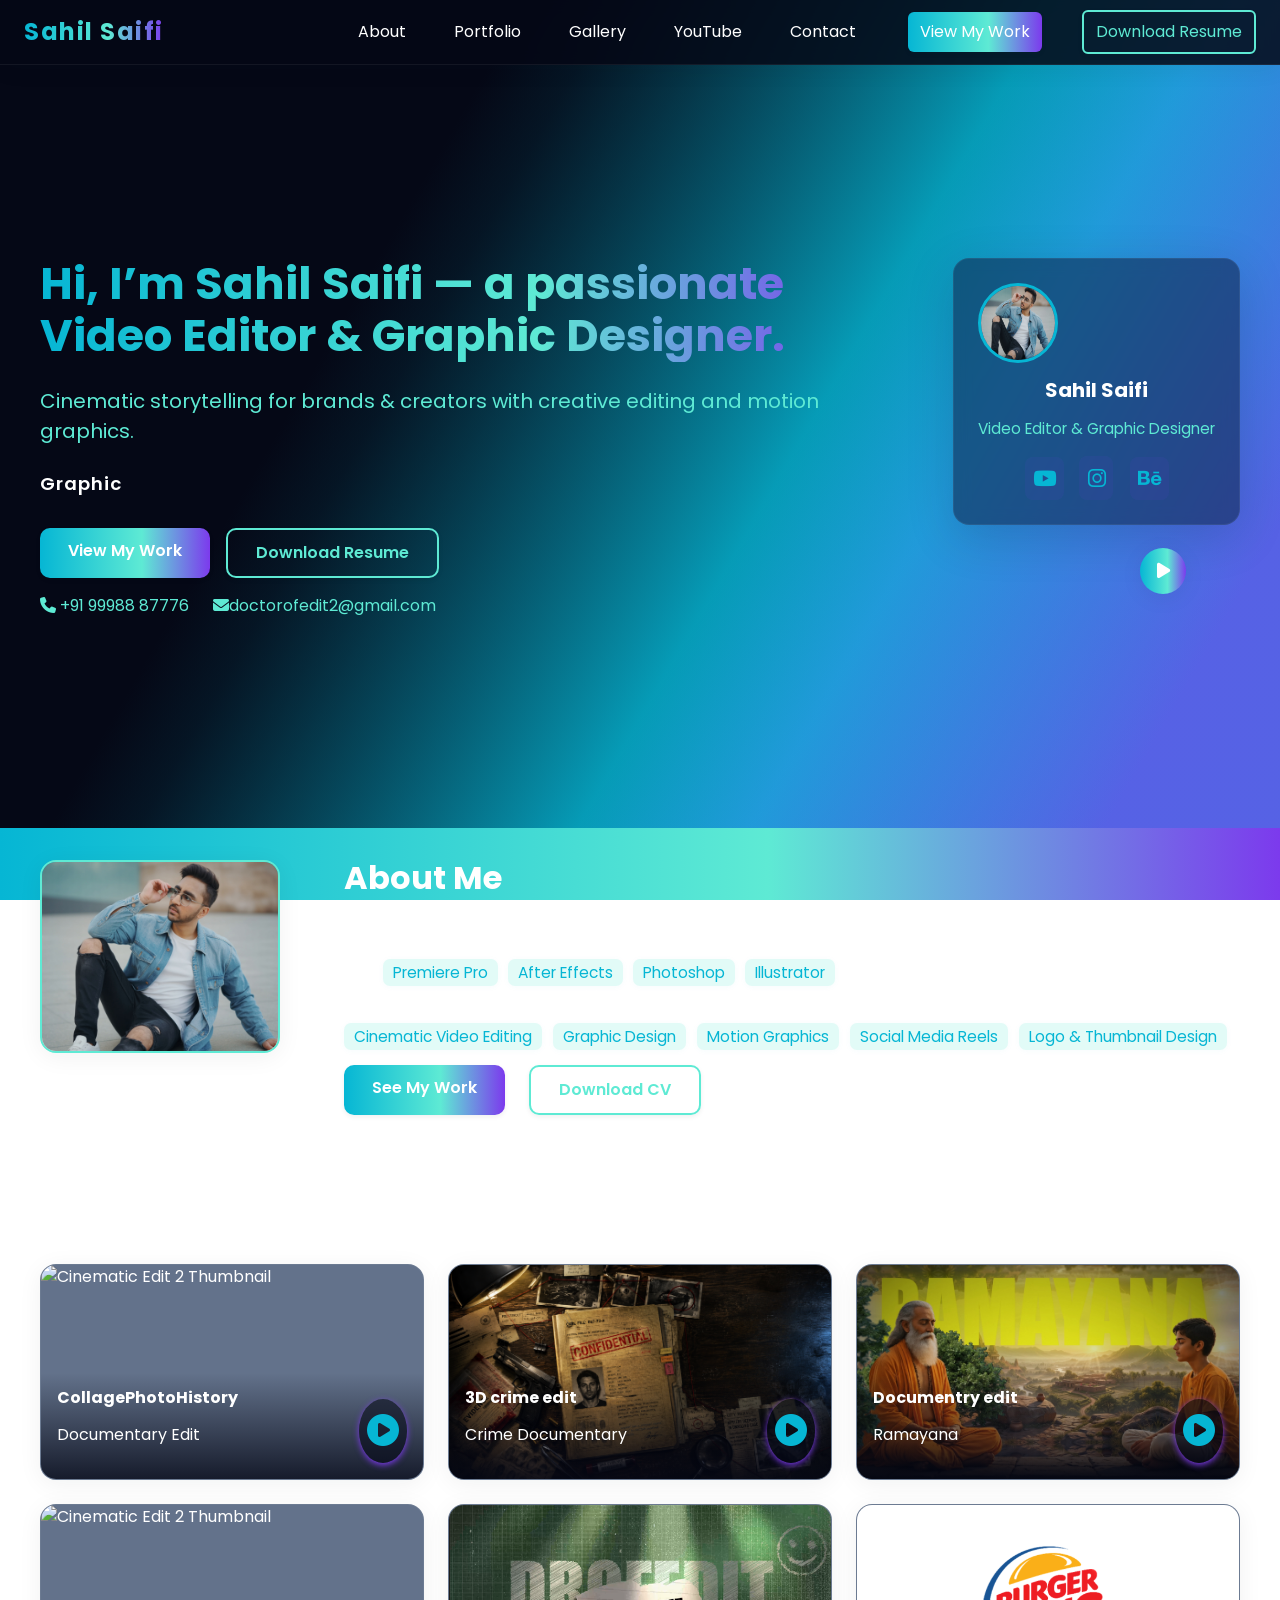
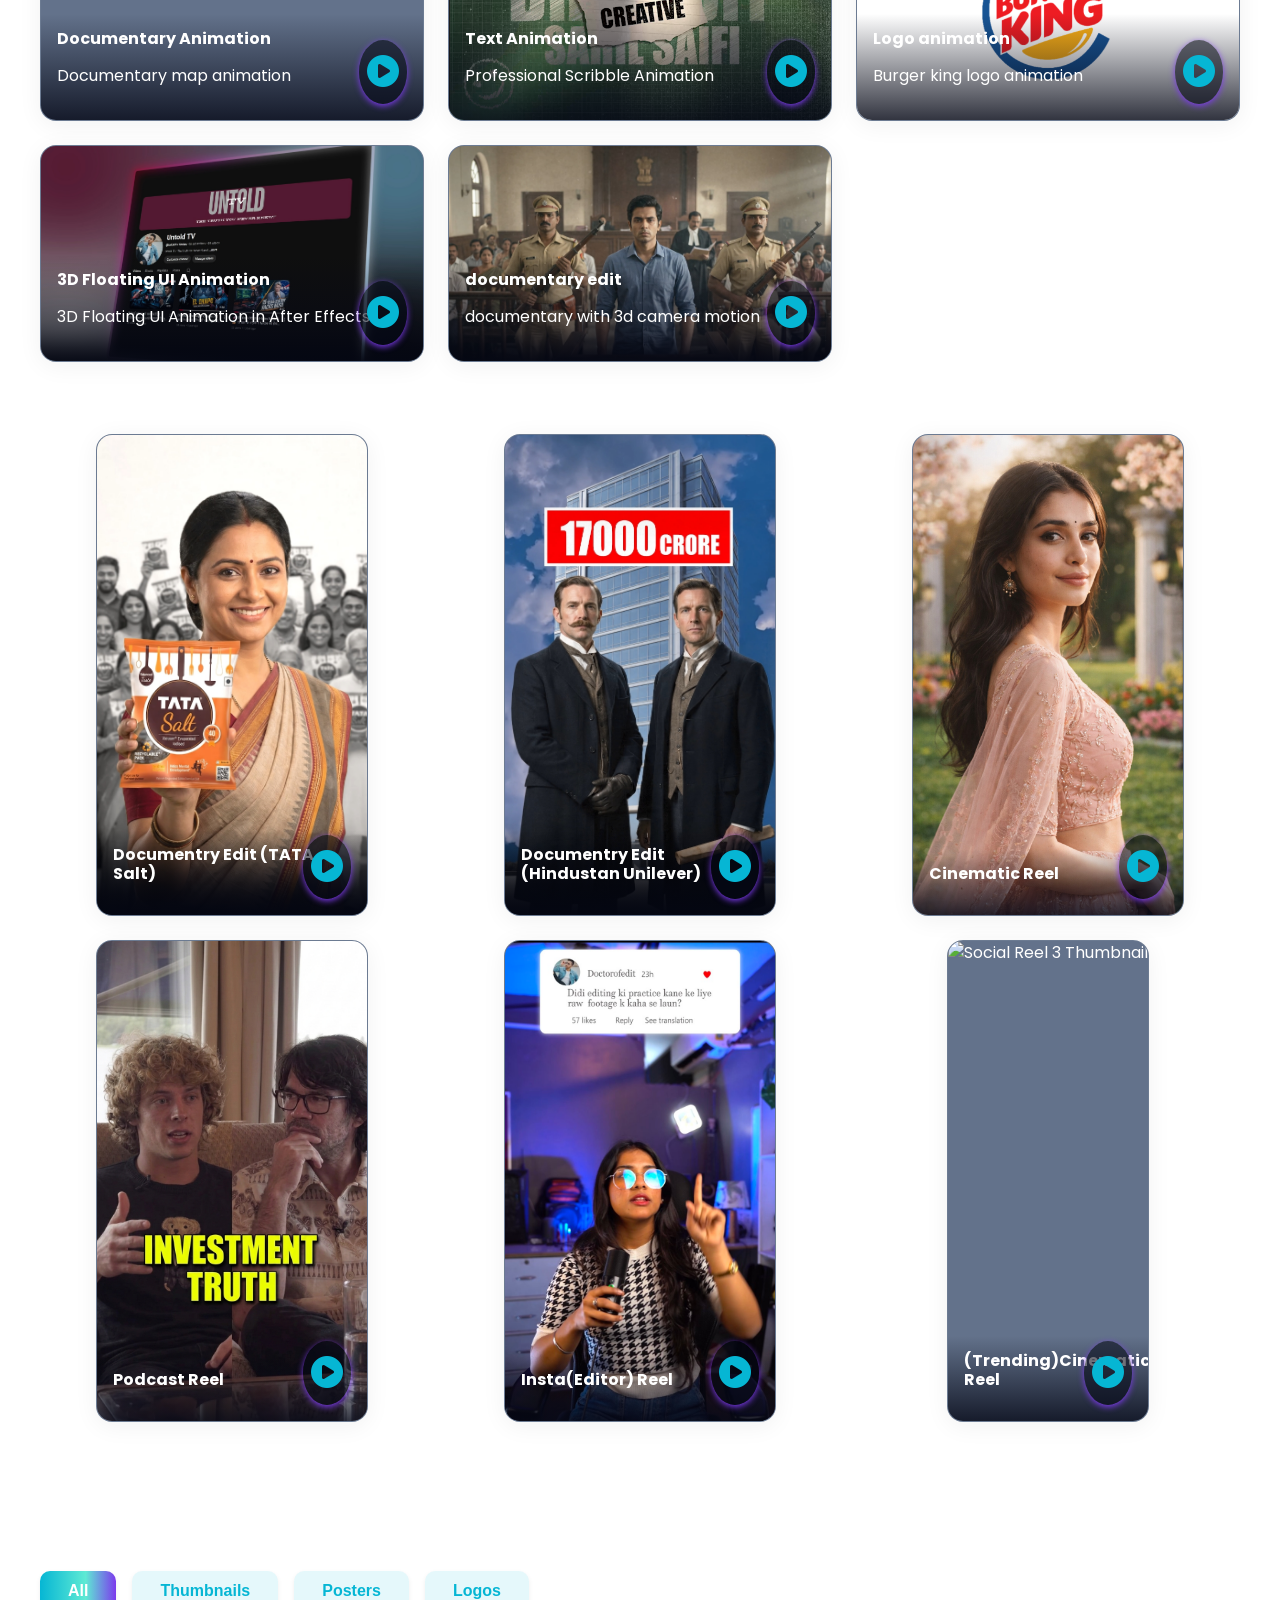
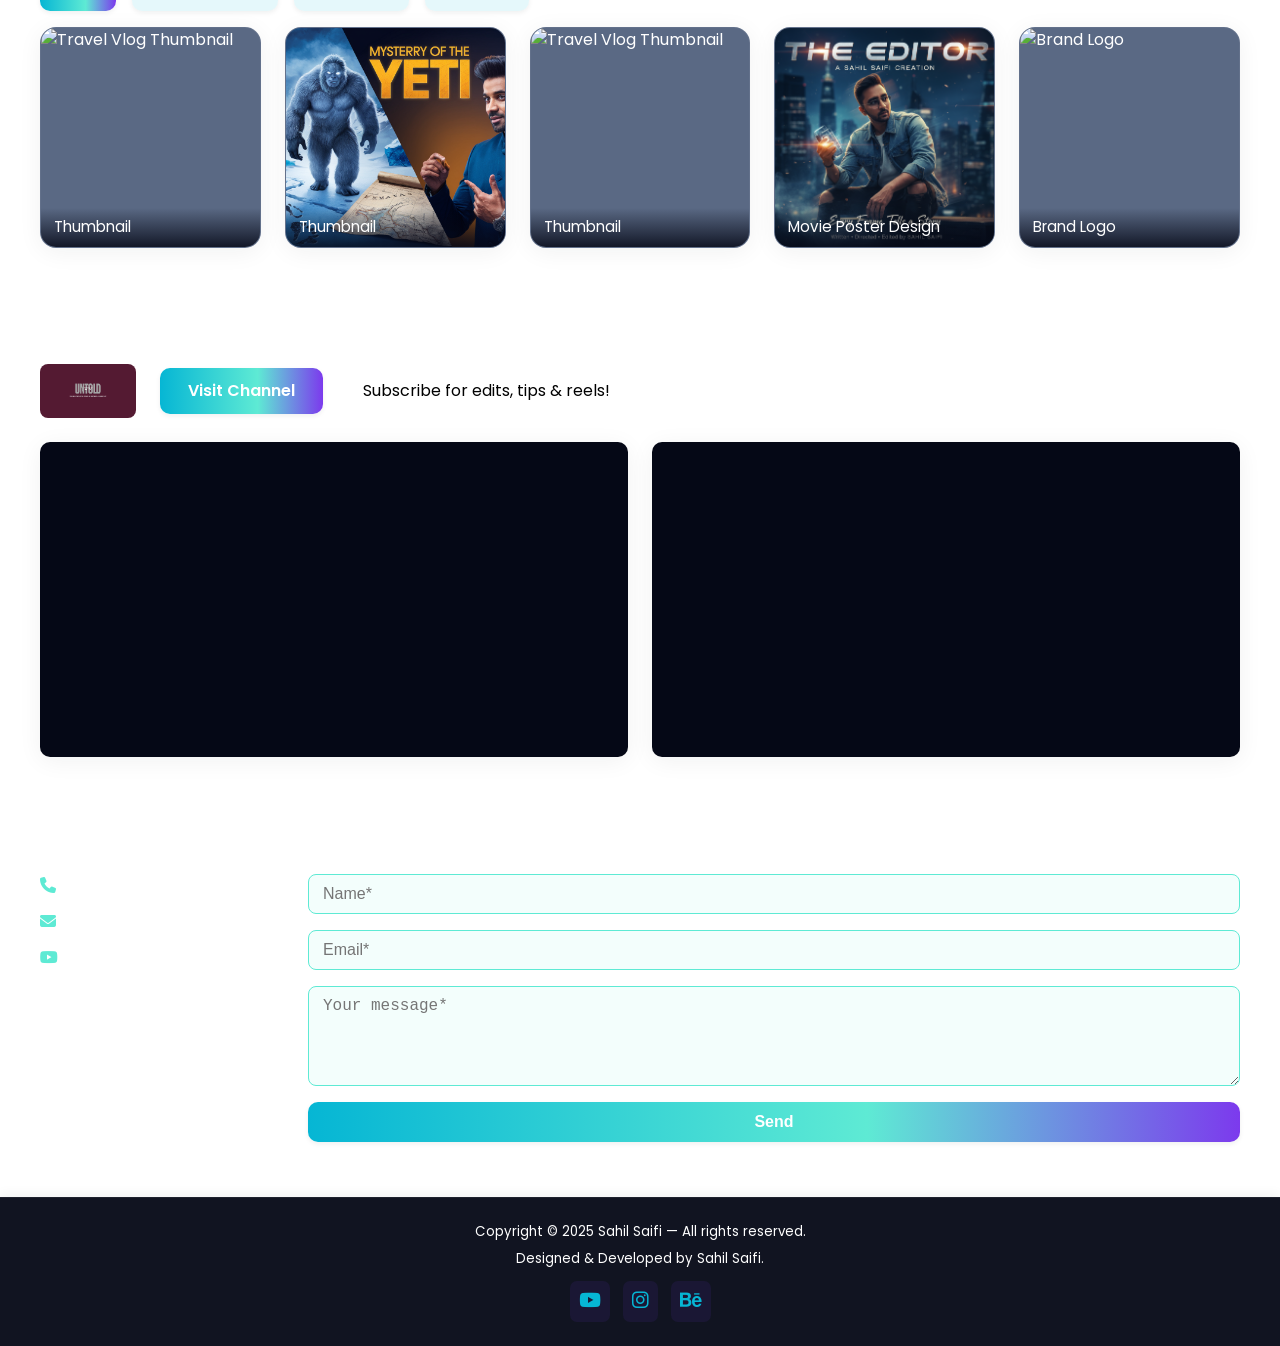
==== index.html @ 07ab9654 "Update index.html" ====
<!--
  index.html
  Sahil Saifi Premium Portfolio Website
  Author: Sahil Saifi | Created by AI (2025)
  Purpose: Modern, cinematic, fast, responsive showcase for video editor & graphic designer
  Notes: 
    - Replace asset paths in /assets/ as needed.
    - Insert Formspree endpoint in contact form JS (see script.js).
    - Download Resume PDF at assets/resume.pdf.
    - For any deployment, update og:url before go-live.
    - Run through checklist (see README if provided).
-->
<!DOCTYPE html>
<html lang="en">
<head>
  <meta charset="UTF-8">
  <meta http-equiv="X-UA-Compatible" content="IE=edge">
  <meta name="viewport" content="width=device-width, initial-scale=1.0">
  <title>Sahil Saifi — Video Editor & Graphic Designer | Portfolio</title>
  <meta name="description" content="Portfolio of Sahil Saifi — cinematic video editor and graphic designer. Showcasing cinematic edits, social reels, thumbnails & motion graphics. Available for freelance.">
  <meta name="keywords" content="video editor, video editing, graphic design, motion graphics, Premiere Pro, After Effects">
  <meta name="robots" content="index, follow">
  <!-- Open Graph -->
  <meta property="og:title" content="Sahil Saifi — Video Editor & Graphic Designer | Portfolio">
  <meta property="og:description" content="Portfolio of Sahil Saifi — cinematic video editor and graphic designer. Showcasing cinematic edits, social reels, thumbnails & motion graphics. Available for freelance.">
  <meta property="og:type" content="website">
  <meta property="og:url" content="https://YOUR-DEPLOYMENT-URL.com">
  <meta property="og:image" content="assets/profile.jpg">
  <!-- Twitter Card -->
  <meta name="twitter:card" content="summary_large_image">
  <meta name="twitter:title" content="Sahil Saifi — Video Editor & Graphic Designer | Portfolio">
  <meta name="twitter:description" content="Portfolio of Sahil Saifi — cinematic video editor and graphic designer. Showcasing cinematic edits, social reels, thumbnails & motion graphics.">
  <meta name="twitter:image" content="assets/profile.jpg">
  <!-- Font: Poppins + FontAwesome -->
  <link rel="preconnect" href="https://fonts.gstatic.com" crossorigin>
  <link href="https://fonts.googleapis.com/css2?family=Poppins:wght@300;400;600;700&display=swap" rel="stylesheet">
  <link rel="stylesheet" href="https://cdnjs.cloudflare.com/ajax/libs/font-awesome/6.4.2/css/all.min.css" crossorigin>
  <link rel="stylesheet" href="style.css">
  <!-- Structured Data JSON-LD -->
  <script type="application/ld+json">
    {
      "@context": "https://schema.org",
      "@type": "Person",
      "name": "Sahil Saifi",
      "jobTitle": "Video Editor & Graphic Designer",
      "url": "https://YOUR-DEPLOYMENT-URL.com",
      "sameAs": [
        "https://www.youtube.com/c/YOUR_CHANNEL",
        "mailto:sahil.email@example.com",
        "tel:+919998887776"
      ]
    }
  </script>
  <!-- Google Analytics: Optional, insert GA/GA4 code below (commented) -->
  <!--
  <script async src="https://www.googletagmanager.com/gtag/js?id=G-XXXX"></script>
  <script>
    window.dataLayer = window.dataLayer || []; function gtag(){dataLayer.push(arguments);}
    gtag('js', new Date()); gtag('config', 'G-XXXX');
  </script>
  -->
</head>
<body>
  <!-- HEADER / NAV -->
  <header class="main-header" role="banner">
    <nav class="navbar" aria-label="Main">
      <div class="nav-logo">
        <a href="#hero" class="logo-text"><span>Sahil Saifi</span></a>
      </div>
      <ul class="nav-links" id="navLinks" aria-label="Site sections" role="navigation">
        <li><a href="#about">About</a></li>
        <li><a href="#portfolio">Portfolio</a></li>
        <li><a href="#gallery">Gallery</a></li>
        <li><a href="#youtube">YouTube</a></li>
        <li><a href="#contact">Contact</a></li>
        <li class="nav-cta nav-desktop"><a href="#portfolio" class="btn gradient-btn">View My Work</a></li>
        <li class="nav-cta nav-desktop">
  <a href="resume/index.html" class="btn outline-btn download-resume" target="_blank" rel="noopener">Download Resume</a>
</li>
      </ul>
      <!-- Hamburger -->
      <button class="hamburger" id="hamburger" aria-label="Toggle navigation" aria-controls="navLinks" aria-expanded="false">
        <span class="hamburger-icon"></span>
      </button>
    </nav>
  </header>

  <!-- HERO SECTION -->
  <section id="hero" class="hero-section" aria-label="Introduction">
    <div class="hero-bg">
      <!-- Desktop video background -->
      <video id="heroVideo" class="hero-video" src="assets/herovideo.mp4" autoplay muted loop playsinline poster="assets/hero-fallback.jpg"></video>
      <!-- Mobile fallback -->
      <img src="assets/hero-fallback.jpg" alt="Cinematic blue-cyan-purple hero background" class="hero-fallback-img" loading="lazy">
      <div class="hero-gradient-overlay"></div>
    </div>
    <div class="hero-content container">
      <div class="hero-left">
        <h1 class="hero-title">Hi, I’m Sahil Saifi — a passionate <span class="highlight">Video Editor & Graphic Designer</span>.</h1>
        <p class="hero-subtext">Cinematic storytelling for brands & creators with creative editing and motion graphics.</p>
        <div class="hero-typing" aria-live="polite">
          <!-- Typing effect inserted by JS -->
          <span id="typed"></span>
        </div>
        <div class="hero-ctas">
          <a href="#portfolio" class="btn gradient-btn hero-btn">View My Work</a>
          <a href="resume/index.html" class="btn outline-btn hero-btn download-resume" target="_blank" rel="noopener">Download Resume</a>
        </div>
        <div class="hero-contact-row">
          <a href="tel:+91-7065xxxx26" class="hero-contact"><i class="fa-solid fa-phone"></i> +91 99988 87776</a>
          <a href="mailto:sahil.email@example.com" class="hero-contact"><i class="fa-solid fa-envelope"></i>doctorofedit2@gmail.com</a>
        </div>
      </div>
      <div class="hero-right">
        <div class="profile-card glass-card">
          <img src="assets/myimage.jpg" class="profile-img" alt="Sahil Saifi profile picture" loading="lazy">
          <h2 class="profile-name">Sahil Saifi</h2>
          <p class="profile-title">Video Editor & Graphic Designer</p>
          <div class="profile-socials">
            <a href="https://youtube.com/@untoldtv-stories?si=yxj5hMVHRd29mhvy" target="_blank" aria-label="YouTube"><i class="fab fa-youtube"></i></a>
            <a href="https://www.instagram.com/doctorofedit" target="_blank" aria-label="Instagram"><i class="fab fa-instagram"></i></a>
            <a href="https://www.behance.net/doctorofedit" target="_blank" aria-label="Behance"><i class="fab fa-behance"></i></a>
            <!-- Add more as needed -->
          </div>
        </div>
      </div>
      <!-- Hero Play/Pause Button -->
      <button id="heroPlayPause" class="hero-playpause" aria-label="Play or pause hero video">
        <i class="fa-solid fa-play"></i>
      </button>
    </div>
  </section>

  <!-- ABOUT SECTION -->
  <section id="about" class="about-section container" aria-label="About Sahil">
    <div class="about-row">
      <div class="about-img">
        <img src="assets/myimage.jpg" alt="Sahil Saifi profile portrait" loading="lazy">
      </div>
      <div class="about-content">
        <h2>About Me</h2>
        <p>
          I’m Sahil Saifi — a passionate video editor and graphic designer working with creators and brands to produce cinematic edits, engaging social reels, and stunning motion graphics.<br>
          I use <span class="badge">Premiere Pro</span>, <span class="badge">After Effects</span>, <span class="badge">Photoshop</span>, <span class="badge">Illustrator</span> for a premium result every time.<br>
          From logo design to dynamic video storytelling, I deliver visual content that inspires audiences.
        </p>
        <ul class="about-skills">
          <li><span class="badge">Cinematic Video Editing</span></li>
          <li><span class="badge">Graphic Design</span></li>
          <li><span class="badge">Motion Graphics</span></li>
          <li><span class="badge">Social Media Reels</span></li>
          <li><span class="badge">Logo & Thumbnail Design</span></li>
        </ul>
        <div class="about-buttons">
          <a href="#portfolio" class="btn gradient-btn">See My Work</a>
          <a href="resume/index.html" class="btn outline-btn download-resume" target="_blank" rel="noopener">Download CV</a>
        </div>
      </div>
    </div>
  </section>

  <!-- PORTFOLIO SECTION -->
  <section id="portfolio" class="portfolio-section container" aria-label="Portfolio">
    <h2>Portfolio</h2>
    <div class="portfolio-category">
      <h3>Cinematic Edits</h3>
      <div class="portfolio-grid cinematic-grid">
        <!-- Portfolio cards (replace data-video with your assets) -->
         <article class="portfolio-card" data-video="assets/videos/long06.mp4">
          <img src="assets/CollagePhotoHistorythumb.png" alt="Cinematic Edit 2 Thumbnail" loading="lazy" class="portfolio-thumb">
          <div class="card-overlay">
            <h4>CollagePhotoHistory</h4>
            <p>Documentary Edit</p>
            <span class="play-icon"><i class="fa-solid fa-circle-play"></i></span>
          </div>
        </article>
        <!--3d crime story board-->
        <article class="portfolio-card" data-video="assets/videos/3dcrime.mp4">
          <img src="assets/3dcrimethumb.png" alt="Cinematic Edit 2 Thumbnail" loading="lazy" class="portfolio-thumb">
          <div class="card-overlay">
            <h4>3D crime edit</h4>
            <p>Crime Documentary</p>
            <span class="play-icon"><i class="fa-solid fa-circle-play"></i></span>
          </div>
        </article>
        <!-- crime video-->
        <article class="portfolio-card" data-video="assets/videos/long05.mp4">
          <img src="assets/longthumb05.jpeg" alt="Cinematic Edit 2 Thumbnail" loading="lazy" class="portfolio-thumb">
          <div class="card-overlay">
            <h4>Documentry edit</h4>
            <p>Ramayana</p>
            <span class="play-icon"><i class="fa-solid fa-circle-play"></i></span>
          </div>
        </article>
        <!--card02-->
        <article class="portfolio-card" data-video="assets/videos/mapanimation.mp4">
          <img src="assets/mapthumb.png" alt="Cinematic Edit 2 Thumbnail" loading="lazy" class="portfolio-thumb">
          <div class="card-overlay">
            <h4>Documentary Animation</h4>
            <p>Documentary map animation</p>
            <span class="play-icon"><i class="fa-solid fa-circle-play"></i></span>
          </div>
        </article>
        <!--card03-->
        <article class="portfolio-card" data-video="assets/videos/long01.mp4">
          <img src="assets/longthumb01.png" alt="Cinematic Edit 2 Thumbnail" loading="lazy" class="portfolio-thumb">
          <div class="card-overlay">
            <h4>Text Animation</h4>
            <p>Professional Scribble Animation</p>
            <span class="play-icon"><i class="fa-solid fa-circle-play"></i></span>
          </div>
        </article>
        <!--card04-->
         <article class="portfolio-card" data-video="assets/videos/long04.mp4">
          <img src="assets/longthumb04.png" alt="Cinematic Edit 2 Thumbnail" loading="lazy" class="portfolio-thumb">
          <div class="card-overlay">
            <h4>Logo animation</h4>
            <p>Burger king logo animation</p>
            <span class="play-icon"><i class="fa-solid fa-circle-play"></i></span>
          </div>
        </article>
        <!--CARD05-->
        <article class="portfolio-card" data-video="assets/videos/long02.mp4">
          <img src="assets/longthumb02.jpeg" alt="Cinematic Edit 2 Thumbnail" loading="lazy" class="portfolio-thumb">
          <div class="card-overlay">
            <h4>3D Floating UI Animation</h4>
            <p>3D Floating UI Animation in After Effects</p>
            <span class="play-icon"><i class="fa-solid fa-circle-play"></i></span>
          </div>
        </article>
        <!--CARD-06-->
        <article class="portfolio-card" data-video="assets/videos/long03.mp4">
          <img src="assets/longthumb06.jpeg" alt="Cinematic Edit 2 Thumbnail" loading="lazy" class="portfolio-thumb">
          <div class="card-overlay">
            <h4>documentary edit</h4>
            <p>documentary with 3d camera motion</p>
            <span class="play-icon"><i class="fa-solid fa-circle-play"></i></span>
          </div>
        </article>
        <!-- Add more cards as needed -->
      </div>
    </div>
    <div class="portfolio-category">
      <h3>Social Media Reels</h3>
      <div class="portfolio-grid reels-grid">
        <!-- CARD 1 -->
        <article class="portfolio-card" data-video="assets/videos/short07.mp4" data-vertical="true">
          <img src="assets/short08thumb.jpeg" alt="Social Reel 1 Thumbnail" loading="lazy" class="portfolio-thumb">
          <div class="card-overlay">
            <h4>Documentry Edit (TATA Salt)</h4>
            <span class="play-icon pulse"><i class="fa-solid fa-circle-play"></i></span>
          </div>
        </article>
        <!-- CARD 2 -->
        <article class="portfolio-card" data-video="assets/videos/short08.mp4" data-vertical="true">
          <img src="assets/short09thumb.jpeg" alt="Social Reel 2 Thumbnail" loading="lazy" class="portfolio-thumb">
          <div class="card-overlay">
            <h4>Documentry Edit (Hindustan Unilever)</h4>
            <span class="play-icon pulse"><i class="fa-solid fa-circle-play"></i></span>
          </div>
        </article>
        <!-- CARD 3 -->
        
        <!-- CARD 4 -->
        <article class="portfolio-card" data-video="assets/videos/short04.mp4" data-vertical="true">
          <img src="assets/short04thumb.jpg" alt="Social Reel 3 Thumbnail" loading="lazy" class="portfolio-thumb">
          <div class="card-overlay">
            <h4>Cinematic Reel</h4>
            <span class="play-icon pulse"><i class="fa-solid fa-circle-play"></i></span>
          </div>
        </article>
        <!-- CARD 5 -->
        <article class="portfolio-card" data-video="assets/videos/short05.mp4" data-vertical="true">
          <img src="assets/short07thumb.png" alt="Social Reel 3 Thumbnail" loading="lazy" class="portfolio-thumb">
          <div class="card-overlay">
            <h4>Podcast Reel</h4>
            <span class="play-icon pulse"><i class="fa-solid fa-circle-play"></i></span>
          </div>
        </article>
        <!--CARD 6-->
        <article class="portfolio-card" data-video="assets/videos/short06.mp4" data-vertical="true">
          <img src="assets/short06thumb.jpg" alt="Social Reel 3 Thumbnail" loading="lazy" class="portfolio-thumb">
          <div class="card-overlay">
            <h4>Insta(Editor) Reel</h4>
            <span class="play-icon pulse"><i class="fa-solid fa-circle-play"></i></span>
          </div>
        </article>
        <!--CARD 7-->
        <article class="portfolio-card" data-video="assets/videos/short09.mp4" data-vertical="true">
          <img src="assets/short10thumb.png" alt="Social Reel 3 Thumbnail" loading="lazy" class="portfolio-thumb">
          <div class="card-overlay">
            <h4>(Trending)Cinematic Reel</h4>
            <span class="play-icon pulse"><i class="fa-solid fa-circle-play"></i></span>
          </div>
        </article>
        <!-- More vertical cards -->
      </div>
    </div>
  </section>

  <!-- GALLERY SECTION -->
  <section id="gallery" class="gallery-section container" aria-label="Gallery">
    <h2>Gallery</h2>
    <div class="gallery-filters">
      <button class="btn filter-btn active" data-filter="all">All</button>
      <button class="btn filter-btn" data-filter="thumbnails">Thumbnails</button>
      <button class="btn filter-btn" data-filter="posters">Posters</button>
      <button class="btn filter-btn" data-filter="logos">Logos</button>
    </div>
    <div class="gallery-grid">
      <!-- Gallery items (replace with your images and captions) -->
      <div class="gallery-item" data-category="thumbnails">
        <img src="assets/DOCTOROFEDIT_YouTube_Thumbnail.png" alt="Travel Vlog Thumbnail" loading="lazy">
        <div class="gallery-caption">Thumbnail</div>
      </div>
      <div class="gallery-item" data-category="thumbnails">
        <img src="assets/thumb-01.webp" alt="Travel Vlog Thumbnail" loading="lazy">
        <div class="gallery-caption">Thumbnail</div>
      </div>
      <div class="gallery-item" data-category="thumbnails">
        <img src="assets/thumb-02.png" alt="Travel Vlog Thumbnail" loading="lazy">
        <div class="gallery-caption">Thumbnail</div>
      </div>
      <div class="gallery-item" data-category="posters">
        <img src="assets/movieposter.png" alt="Movie Poster Design" loading="lazy">
        <div class="gallery-caption">Movie Poster Design</div>
      </div>
      <div class="gallery-item" data-category="logos">
        <img src="assets/DOCTOROFEDIT_3D_Character_Render.png" alt="Brand Logo" loading="lazy">
        <div class="gallery-caption">Brand Logo</div>
      </div>
      <!-- More as needed -->
    </div>
  </section>

  <!-- YOUTUBE SECTION -->
  <section id="youtube" class="youtube-section container" aria-label="YouTube Videos">
    <h2>YouTube</h2>
    <div class="youtube-channel">
      <img src="assets/ytbanner.jpg" alt="YouTube Channel Banner" class="youtube-banner" loading="lazy">
      <a href="https://youtube.com/@untoldtv-stories?si=yxj5hMVHRd29mhvy" target="_blank" class="btn gradient-btn">Visit Channel</a>
      <span class="youtube-cta">Subscribe for edits, tips & reels!</span>
    </div>
    <div class="youtube-videos">
      <!-- Embed latest videos, replace with your own IDs -->
      <iframe width="560" height="315" src="https://www.youtube.com/embed/2TWAwxu1368?si=lcpuTbPFiHOqgR7o" title="YouTube video player" frameborder="0" allow="accelerometer; autoplay; clipboard-write; encrypted-media; gyroscope; picture-in-picture; web-share" referrerpolicy="strict-origin-when-cross-origin" allowfullscreen></iframe>
      <iframe width="560" height="315" src="https://www.youtube.com/embed/eI_WstQyqBA?si=aNvbl--9KRgH4Pk8" title="YouTube video player" frameborder="0" allow="accelerometer; autoplay; clipboard-write; encrypted-media; gyroscope; picture-in-picture; web-share" referrerpolicy="strict-origin-when-cross-origin" allowfullscreen></iframe>
      <!-- More as needed -->
    </div>
  </section>

  <!-- CONTACT SECTION -->
  <section id="contact" class="contact-section container" aria-label="Contact Sahil">
    <h2>Contact</h2>
    <div class="contact-row">
      <div class="contact-info">
        <ul>
          <li><i class="fa-solid fa-phone"></i> <a href="tel:+919998887776">+91 99988 87776</a></li>
          <li><i class="fa-solid fa-envelope"></i> <a href="mailto:doctorofedit2@gmail.com">sahil.email@example.com</a></li>
          <li><i class="fab fa-youtube"></i> <a href="https://youtube.com/@untoldtv-stories?si=yxj5hMVHRd29mhvy" target="_blank">YouTube</a></li>
        </ul>
      </div>
      <div class="contact-form-container">
        <form id="contactForm" aria-label="Contact form">
          <input type="text" name="name" placeholder="Name*" required autocomplete="name">
          <input type="email" name="email" placeholder="Email*" required autocomplete="email">
          <textarea name="message" placeholder="Your message*" required></textarea>
          <input type="hidden" name="subject" value="Portfolio Contact">
          <!-- Honeypot anti-spam -->
          <input type="text" name="_gotcha" style="display:none">
          <button type="submit" class="btn gradient-btn">Send</button>
          <div id="formStatus" class="form-status" role="status" aria-live="polite"></div>
          <!-- TODO: Insert Formspree endpoint for fetch/XHR in script.js -->
        </form>
      </div>
    </div>
  </section>

  <!-- FOOTER -->
  <footer class="footer-section">
    <div class="footer-content">
      <small>Copyright © 2025 Sahil Saifi — All rights reserved.</small>
      <small>Designed & Developed by Sahil Saifi.</small>
      <div class="footer-socials">
        <a href="https://youtube.com/@untoldtv-stories?si=yxj5hMVHRd29mhvy" aria-label="YouTube"><i class="fab fa-youtube"></i></a>
        <a href="https://www.instagram.com/doctorofedit" aria-label="Instagram"><i class="fab fa-instagram"></i></a>
        <a href="https://www.behance.net/doctorofedit" aria-label="Behance"><i class="fab fa-behance"></i></a>
      </div>
    </div>
  </footer>
  <!-- Main JS, defer to improve perf -->
  <script src="script.js" defer></script>
</body>
</html>
---- style.css ----
/*
  style.css
  Sahil Saifi Portfolio Styles (UPDATED FOR REEL CARDS & MODAL VIDEO CENTERING)
  Author: Sahil Saifi | Created by AI (2025)
  Purpose: Visually stunning, glassmorphic, responsive, accessible, production-ready
  - Reel section & modal optimized for better fit and less scrolling!
  - Uses CSS variables for color palette & layout
  - Mobile-first breakpoints
  - Fully commented
  TODO: Replace/optimize asset paths with WebP for best performance
*/

/* === CSS VARIABLES: COLORS, FONTS, DEPTH === */
:root {
  --color-cyan: #06b6d4;
  --color-cyan-light: #5eead4;
  --color-purple: #7c3aed;
  --color-navy: #050816;
  --color-white: #ffffff;
  --color-glass-border: rgba(255,255,255,0.06);

  --gradient-main: linear-gradient(90deg, var(--color-cyan) 0%, var(--color-cyan-light) 60%, var(--color-purple) 100%);
  --gradient-hero: linear-gradient(120deg, #050816 30%, #06b6d4 60%, #7c3aed 90%);

  --font-main: 'Poppins', 'Segoe UI', 'Arial', sans-serif;
  --font-size-base: 1rem;
  --font-size-lg: 2rem;
  --font-size-xl: 2.8rem;
  --heading-weight: 700;
  --text-weight: 400;

  --glass-blur: 8px;
  --border-radius: 16px;
  --shadow-light: 0 4px 24px rgba(14,30,37,0.06);
  --shadow-deep: 0 12px 48px rgba(7,7,40,0.16);
  --spacing-lg: 32px;
  --spacing-md: 24px;
  --spacing-sm: 16px;
  --container-max: 1200px;
}

/* === BASE RESET === */
*,
*::before,
*::after {
  box-sizing: border-box;
}
html { scroll-behavior: smooth; }
body {
  margin: 0;
  font-family: var(--font-main);
  font-size: var(--font-size-base);
  background: var(--gradient-main);
  color: var(--color-white);
  line-height: 1.5;
  min-height: 100vh;
  background-attachment: fixed;
}
img, video { max-width: 100%; display: block; }
a {
  color: inherit;
  text-decoration: none;
  transition: color 0.2s, box-shadow 0.2s;
}
a:focus, button:focus, input:focus, textarea:focus {
  outline: 2px solid var(--color-purple);
  outline-offset: 2px;
}
ul { list-style: none; padding: 0; margin: 0; }
.container {
  max-width: var(--container-max);
  margin: 0 auto;
  padding: 0 var(--spacing-sm);
}
h1, h2, h3, h4, h5 {
  margin: 0 0 var(--spacing-sm) 0;
  font-weight: var(--heading-weight);
  line-height: 1.15;
}
h1 { font-size: var(--font-size-xl); }
h2 { font-size: var(--font-size-lg); }
h3 { font-size: 1.3rem; }

/* === HEADER / NAVBAR === */
.main-header {
  position: fixed;
  top: 0; left: 0; right: 0;
  width: 100%; z-index: 100;
  backdrop-filter: blur(var(--glass-blur));
  background: rgba(5,8,22,0.85);
  border-bottom: 1px solid var(--color-glass-border);
  box-shadow: var(--shadow-light);
}
.navbar {
  display: flex;
  align-items: center;
  justify-content: space-between;
  padding: var(--spacing-sm) var(--spacing-md);
  height: 64px;
}
.nav-logo .logo-text {
  font-weight: var(--heading-weight);
  font-size: 1.5rem;
  background: var(--gradient-main);
  background-clip: text;
  -webkit-background-clip: text;
  color: transparent;
  letter-spacing: 1.5px;
}
.nav-links {
  display: flex;
  align-items: center;
  gap: var(--spacing-md);
  margin: 0;
}
.nav-links li { position: relative; }
.nav-links a {
  padding: 8px 12px;
  border-radius: 6px;
  font-weight: var(--text-weight);
  transition: background 0.2s, transform 0.2s;
}
.nav-links a:hover, .nav-links a:focus {
  background: rgba(124,58,237,0.12);
  transform: scale(1.06);
}
.nav-cta .btn { margin-left: var(--spacing-sm); }
/* Mobile hamburger */
.hamburger {
  display: none;
  background: none;
  border: none;
  cursor: pointer;
  padding: 4px;
}
.hamburger-icon {
  width: 28px; height: 3px;
  background: var(--color-cyan);
  position: relative;
  display: block;
  border-radius: 2px;
  transition: box-shadow 0.2s;
}
.hamburger-icon::before,
.hamburger-icon::after {
  content: '';
  position: absolute;
  left: 0;
  width: 28px; height: 3px;
  background: var(--color-cyan);
  border-radius: 2px;
  transition: top 0.25s, transform 0.25s;
}
.hamburger-icon::before { top: -8px; }
.hamburger-icon::after { top: 8px; }
/* Hamburger open state */
.hamburger.open .hamburger-icon { box-shadow: 0 2px 8px var(--color-purple); }
.hamburger.open .hamburger-icon::before { top: 0; transform: rotate(45deg);}
.hamburger.open .hamburger-icon::after { top: 0; transform: rotate(-45deg); }
/* Hamburger nav slide-down */
@media (max-width: 900px) {
  .nav-links {
    position: absolute;
    top: 64px; left: 0; right: 0;
    background: rgba(5,8,22,0.96);
    flex-direction: column;
    gap: var(--spacing-sm);
    padding: var(--spacing-lg) var(--spacing-md);
    opacity: 0; visibility: hidden; pointer-events: none;
    box-shadow: var(--shadow-light);
    transition: opacity 0.32s;
    z-index: 99;
  }
  .nav-links.open { opacity: 1; visibility: visible; pointer-events: auto; }
  .navbar { flex-direction: row; }
  .nav-cta.nav-desktop { display: none; }
  .hamburger { display: block; z-index: 100; }
}

/* === HERO SECTION === */
.hero-section {
  position: relative;
  width: 100vw;
  min-height: 92vh;
  display: flex;
  align-items: center;
  justify-content: center;
  padding-top: 80px; /* Header offset */
  padding-bottom: var(--spacing-lg);
  background: var(--gradient-hero);
  overflow: hidden;
}
.hero-bg {
  position: absolute;
  inset: 0;
  width: 100%; height: 100%;
  z-index: 1;
  pointer-events: none;
}
.hero-video {
  width: 100vw;
  height: 100vh;
  object-fit: cover;
  object-position: center;
  opacity: 0.88;
  filter: blur(1px) brightness(0.8) contrast(1.15);
  display: block;
}
.hero-gradient-overlay {
  position: absolute;
  inset: 0;
  width: 100%; height: 100%;
  background: linear-gradient(120deg, rgba(5,8,22,0.54) 35%, rgba(6,182,212,0.32) 70%);
  pointer-events: none;
}
.hero-fallback-img {
  display: none;
  width: 100vw; height: 100vh; object-fit: cover;
  filter: brightness(0.82) blur(2px);
}
@media (max-width: 900px) {
  .hero-video { display: none; }
  .hero-fallback-img { display: block; }
}
.hero-content {
  position: relative;
  z-index: 2;
  display: flex;
  justify-content: space-between;
  align-items: center;
  flex-wrap: wrap;
  gap: var(--spacing-lg);
  padding: var(--spacing-lg) 0;
}
.hero-left { flex: 1 1 320px; }
.hero-right { flex: 0 0 340px; align-self: flex-start; }
.hero-title {
  font-size: var(--font-size-xl);
  background: var(--gradient-main);
  background-clip: text; -webkit-background-clip: text; color: transparent;
  margin-bottom: var(--spacing-md);
  animation: heroFadeIn 1.2s both;
}
.hero-subtext {
  font-size: 1.25rem;
  font-weight: 400;
  color: var(--color-cyan-light);
  margin-bottom: var(--spacing-md);
  animation: heroFadeIn 1.6s 0.4s both;
}
.hero-typing {
  font-size: 1.15rem;
  min-height: 34px;
  letter-spacing: 1px;
  margin-bottom: var(--spacing-md);
  color: var(--color-white);
  font-weight: 600;
}
.hero-ctas { display: flex; gap: var(--spacing-sm); margin-bottom: var(--spacing-sm); }
.hero-btn { min-width: 148px; }
.hero-contact-row {
  display: flex; gap: var(--spacing-md);
  margin-top: var(--spacing-sm);
  font-size: 1rem;
  color: var(--color-cyan-light);
}
.hero-contact { transition: color 0.22s; }
.hero-contact:hover { color: var(--color-purple); }
.hero-right { display: flex; flex-direction: column; align-items: flex-end; }
.profile-card {
  background: rgba(16,39,78,0.58);
  border-radius: var(--border-radius);
  box-shadow: var(--shadow-deep);
  backdrop-filter: blur(var(--glass-blur));
  border: 1.5px solid var(--color-glass-border);
  max-width: 320px;
  padding: var(--spacing-md);
  text-align: center;
  transition: box-shadow 0.22s;
}
.profile-card:hover { box-shadow: 0 4px 36px rgba(124,58,237,0.12); }
.profile-img {
  width: 80px; height: 80px;
  border-radius: 50%;
  margin-bottom: var(--spacing-sm);
  border: 3px solid var(--color-cyan);
}
.profile-socials {
  display: flex;
  gap: 16px;
  justify-content: center;
  margin-top: var(--spacing-sm);
}
.profile-socials a {
  font-size: 1.3rem;
  color: var(--color-cyan);
  background: rgba(124,58,237,0.07);
  padding: 6px 8px; border-radius: 8px;
  transition: background 0.17s, color 0.16s, transform 0.18s;
}
.profile-socials a:hover { color: var(--color-purple); background: rgba(124,58,237,0.15); transform: scale(1.17); }
.profile-name { font-size: 1.25rem; color: var(--color-white); margin-bottom: 4px; }
.profile-title { font-size: 0.96rem; color: var(--color-cyan-light); }
.hero-playpause {
  position: absolute;
  right: 54px; bottom: 56px;
  z-index: 10;
  min-width: 46px; min-height: 46px;
  background: var(--gradient-main);
  color: var(--color-white);
  border: none;
  border-radius: 50%;
  box-shadow: var(--shadow-light);
  cursor: pointer;
  display: flex; align-items: center; justify-content: center;
  transition: transform 0.19s;
}
.hero-playpause:active, .hero-playpause:focus { transform: scale(1.11); }
.hero-playpause i { font-size: 1.1rem; }
/* HERO ANIMATIONS */
@keyframes heroFadeIn {
  from { opacity:0; transform: translateY(18px);}
  to {opacity:1; transform: translateY(0);}
}
@media (max-width: 900px) {
  .hero-content { flex-direction: column; gap: var(--spacing-md);}
  .hero-right { align-items: center; }
  .hero-playpause { display: none; }
}

/* === ABOUT SECTION === */
.about-section {
  padding: var(--spacing-lg) 0 var(--spacing-md) 0;
}
.about-row { display: flex; gap: var(--spacing-lg); align-items: flex-start; flex-wrap: wrap; }
.about-img { flex: 1 0 220px; max-width: 240px; margin-right: var(--spacing-lg); }
.about-img img {
  width: 100%; border-radius: var(--border-radius); box-shadow: var(--shadow-light);
  border: 2px solid var(--color-cyan-light);
}
.about-content { flex: 2 1 340px; }
.about-skills {
  margin: var(--spacing-sm) 0;
  display: flex; flex-wrap: wrap; gap: 8px;
}
.badge {
  background: rgba(94,234,212,0.18);
  color: var(--color-cyan);
  border-radius: 7px;
  padding: 3px 10px;
  font-size: 0.97rem;
  margin-right: 3px;
  box-shadow: 0 1px 6px rgba(6,182,212,0.04);
}
.about-buttons { display: flex; gap: var(--spacing-md); margin-top: var(--spacing-sm);}
@media (max-width: 900px) {
  .about-row { flex-direction: column; gap: var(--spacing-md);}
  .about-img { margin-right: 0; max-width: none;}
}

/* === PORTFOLIO SECTION === */
.portfolio-section { padding: var(--spacing-lg) 0; }
.portfolio-category { margin-bottom: var(--spacing-lg);}
.portfolio-grid {
  display: grid;
  gap: var(--spacing-md);
  grid-template-columns: repeat(auto-fit,minmax(320px,1fr));
}
.portfolio-card {
  background: rgba(16,39,78,0.65);
  border-radius: var(--border-radius);
  box-shadow: var(--shadow-light);
  border: 1.5px solid var(--color-glass-border);
  overflow: hidden;
  position: relative;
  cursor: pointer;
  transition: transform 0.15s, box-shadow 0.14s;
}
.portfolio-card:hover, .portfolio-card:focus { transform: scale(1.03); box-shadow: var(--shadow-deep); }
.portfolio-thumb { width: 100%; aspect-ratio: 16/9; object-fit: cover; }
/* REEL CARD UPDATE: FIX HEIGHT & MAX-WIDTH */
.portfolio-card[data-vertical] {
  max-width: 340px;
  margin: 0 auto;
}
.portfolio-card[data-vertical] .portfolio-thumb {
  aspect-ratio: 9/16;
  object-fit: cover;
  width: 100%;
  max-height: 480px;
  min-height: 220px;
  margin: 0 auto;
  border-radius: 12px;
}
@media (max-width: 900px) {
  .portfolio-card[data-vertical] .portfolio-thumb {
    max-height: 340px;
    min-height: 160px;
  }
}
.card-overlay {
  position: absolute;
  bottom: 0; left: 0; right: 0;
  background: linear-gradient(180deg,transparent 0%,rgba(5,8,22,0.82) 100%);
  color: var(--color-white);
  padding: var(--spacing-sm);
  text-align: left;
}
.play-icon {
  position: absolute; bottom: 16px; right: 16px;
  font-size: 2rem;
  color: var(--color-cyan);
  background: rgba(5,8,22,0.57);
  border-radius: 50%;
  padding: 8px;
  box-shadow: 0 2px 6px var(--color-purple);
  transition: transform 0.17s;
}
.portfolio-card:hover .play-icon { animation: pulsePlay 0.41s infinite alternate; transform: scale(1.18);}
@keyframes pulsePlay {0%{filter:brightness(1);}100%{filter:brightness(1.15) drop-shadow(0 0 5px #7c3aed);}}

/* === GALLERY SECTION === */
.gallery-section {padding: var(--spacing-lg) 0;}
.gallery-filters { display: flex; gap: var(--spacing-sm); margin-bottom: var(--spacing-sm);}
.filter-btn {
  padding: 7px 18px; font-size: 1rem; border-radius: 7px; background: rgba(6,182,212,0.1);
  color: var(--color-cyan); border: none; cursor: pointer;
  transition: background 0.19s, color 0.17s;
}
.filter-btn.active, .filter-btn:focus {background: var(--gradient-main); color: var(--color-white);}
.gallery-grid {
  display: grid;
  gap: var(--spacing-md) var(--spacing-md);
  grid-template-columns: repeat(auto-fit,minmax(220px,1fr));
}
.gallery-item {
  background: rgba(16,39,78,0.69);
  border-radius: var(--border-radius);
  box-shadow: var(--shadow-light);
  border: 1.5px solid var(--color-glass-border);
  position: relative;
  overflow: hidden;
  cursor: pointer;
  transition: transform 0.14s, box-shadow 0.14s;
}
.gallery-item:hover, .gallery-item:focus {transform:scale(1.04);box-shadow:var(--shadow-deep);}
.gallery-item img {width:100%;aspect-ratio:1/1;object-fit:cover;}
.gallery-caption {
  position: absolute; bottom: 0; left: 0; right: 0;
  color: var(--color-white);
  background: linear-gradient(180deg,transparent 0%,rgba(5,8,22,0.84) 100%);
  padding: 8px 13px;
  font-size: .95rem; text-align: left;
}

/* === GALLERY LIGHTBOX === */
.lightbox-modal {
  position: fixed;
  top: 0; left: 0; width: 100vw; height: 100vh;
  background: rgba(5,8,22,0.93);
  z-index: 9999;
  display: flex; align-items: center; justify-content: center;
  transition: opacity 0.38s;
}
.lightbox-content {
  position: relative;
  background: rgba(16,39,78,0.91);
  border-radius: var(--border-radius);
  box-shadow: var(--shadow-deep);
  max-width: 640px; 
  max-height: 90vh;
  overflow: auto;
  padding: var(--spacing-md);
  text-align: center;
}
/* MODAL VERTICAL VIDEO FIX */
.lightbox-content video, .lightbox-content iframe {
  display: block;
  margin: 0 auto;
  max-width: 100%;
  max-height: 90vh;
  border-radius: 18px;
  background: #050816;
}
@media (min-width: 900px) {
  .lightbox-content.vertical-video {
    max-width: 360px;
  }
}
.lightbox-image { max-width: 100%; border-radius: var(--border-radius); }
.lightbox-caption {margin: var(--spacing-sm) 0;}
.lightbox-close {
  position: absolute; top: 12px; right: 12px;
  background: var(--gradient-main);
  color: var(--color-white);
  border: none; border-radius: 50%;
  width: 38px; height: 38px; cursor: pointer;
  font-size: 1.15rem;
  box-shadow: 0 2px 8px var(--color-purple);
}

/* === YOUTUBE SECTION === */
.youtube-section {padding: var(--spacing-lg) 0;}
.youtube-channel {
  display: flex;
  align-items: center; gap: var(--spacing-md); margin-bottom: var(--spacing-md);
}
.youtube-banner {height: 54px; width: auto; border-radius: 8px;}
.youtube-cta {margin-left: var(--spacing-sm);color:black;}
.youtube-videos {display: grid; gap: var(--spacing-md);grid-template-columns: repeat(auto-fit,minmax(280px,1fr));}
.youtube-videos iframe {
  width: 100%; min-height:180px; border-radius:10px; background: #050816; border:none;
  box-shadow: var(--shadow-light);
}

/* === CONTACT SECTION === */
.contact-section {padding: var(--spacing-lg) 0;}
.contact-row {display: flex; gap: var(--spacing-lg); flex-wrap: wrap;}
.contact-info ul { margin: 0; padding: 0; }
.contact-info li { margin-bottom: 12px; color: var(--color-cyan-light);}
.contact-info a {color:var(--color-white);font-weight:600;}
.contact-form-container {flex:2 1 320px;}
#contactForm {display: flex; flex-direction:column; gap: var(--spacing-sm);}
#contactForm input, #contactForm textarea {
  background: rgba(94,234,212,0.07); color: var(--color-white);
  border: 1px solid var(--color-cyan-light); border-radius: 8px;
  padding: 10px 14px; font-size: 1rem; transition: border-color 0.16s;
}
#contactForm input:focus, #contactForm textarea:focus { border-color: var(--color-purple);}
#contactForm textarea{min-height:100px; resize:vertical;}
.btn {display: inline-block; padding: 11px 28px; font-size:1rem; border-radius:10px; cursor:pointer; font-weight:600;
  box-shadow:0 2px 5px rgba(14,30,37,0.068); transition:box-shadow 0.17s,transform 0.17s;}
.gradient-btn { background: var(--gradient-main); color: var(--color-white); border:none;}
.gradient-btn:hover, .gradient-btn:focus {box-shadow:0 6px 18px #7c3aed;transform:scale(1.07);}
.outline-btn {background:none;border:2px solid var(--color-cyan-light); color:var(--color-cyan-light);}
.outline-btn:hover, .outline-btn:focus{background:rgba(6,182,212,0.19); color:var(--color-purple);}
.form-status { margin-top: 7px; font-size: 1rem; color: #ff265a; /* bright red */;}
@media (max-width: 900px) {
  .contact-row {flex-direction:column; gap: var(--spacing-md);}
}

/* === FOOTER === */
.footer-section {
  background: rgba(5,8,22,0.95);
  padding: var(--spacing-md) 0;
  text-align: center;
  border-top: 1px solid var(--color-glass-border);
  box-shadow: 0 -2px 12px rgba(14,30,37,0.06);
}
.footer-content { display: flex; flex-direction: column; gap:7px; align-items: center; }
.footer-socials { display: flex; gap: 13px; margin-top: 5px;}
.footer-socials a { font-size:1.2rem; color:var(--color-cyan); background:rgba(124,58,237,0.09); padding:6px 9px; border-radius:7px;}
.footer-socials a:hover { color:var(--color-purple); background:rgba(124,58,237,0.17); }

/* === MEDIA QUERIES === */
@media (max-width: 700px) {
  h1 { font-size: 2rem;}
  h2 { font-size: 1.23rem;}
  .container { padding: 0 6px;}
  .portfolio-grid, .gallery-grid, .youtube-videos {
    grid-template-columns: 1fr;
    gap: var(--spacing-sm);
  }
}

/* === MICROINTERACTIONS === */
/* Ripple/scale for buttons - optional enhancement */
.btn:active { transform: scale(0.97); box-shadow: 0 2px 8px var(--color-cyan-light); }

/* === ACCESSIBILITY & REDUCED MOTION === */
@media (prefers-reduced-motion: reduce) {
  *, *::before, *::after {transition: none!important;}
  .play-icon, .pulse {animation: none!important;}
}

/* === LAZY LOADING NOTE === */
/* All <img>, <iframe> and <video> elements use loading="lazy" for perf */
/* Use .webp for images when possible for faster load & mobile perf */

/* === TODOs === */
/*
  - Replace all asset paths and thumbnail URLs with prod images (prefer .webp).
  - Provide real YouTube IDs and links.
  - Insert working Formspree endpoint in JS to activate contact form.
*/
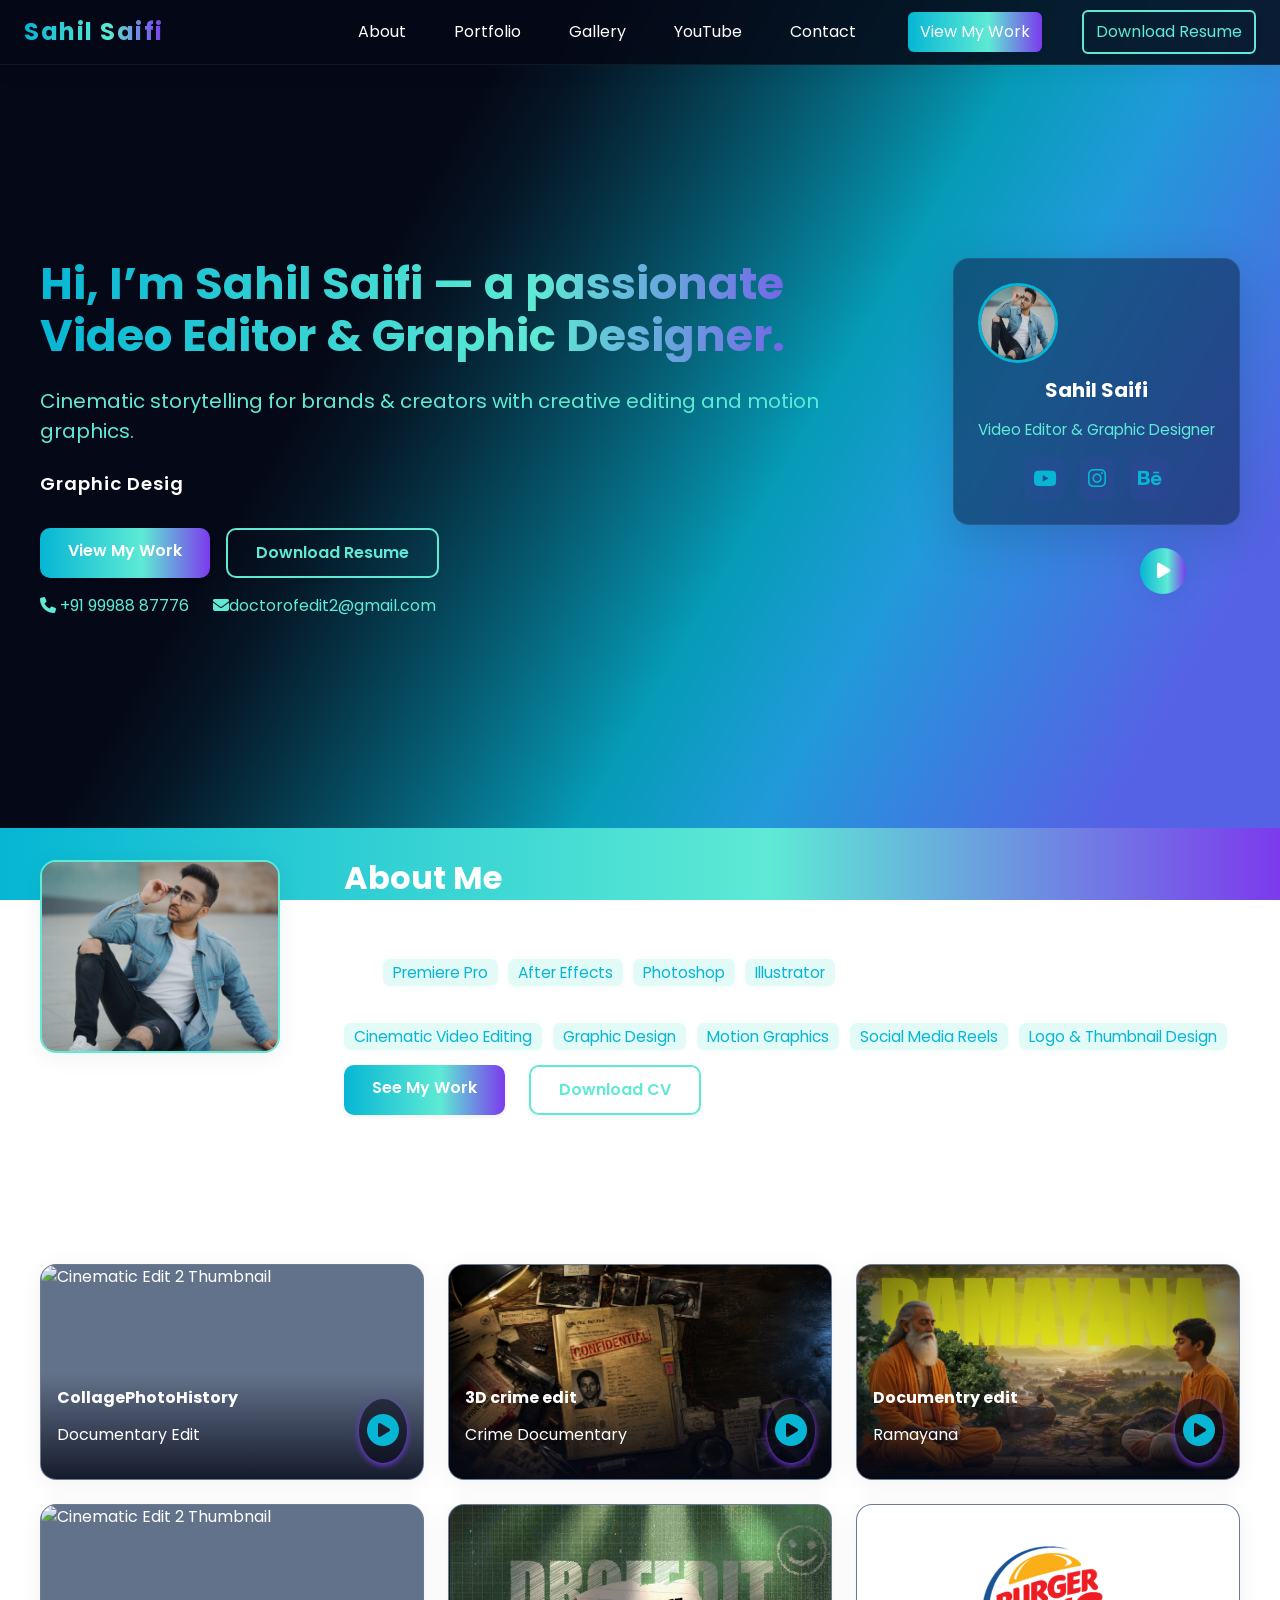
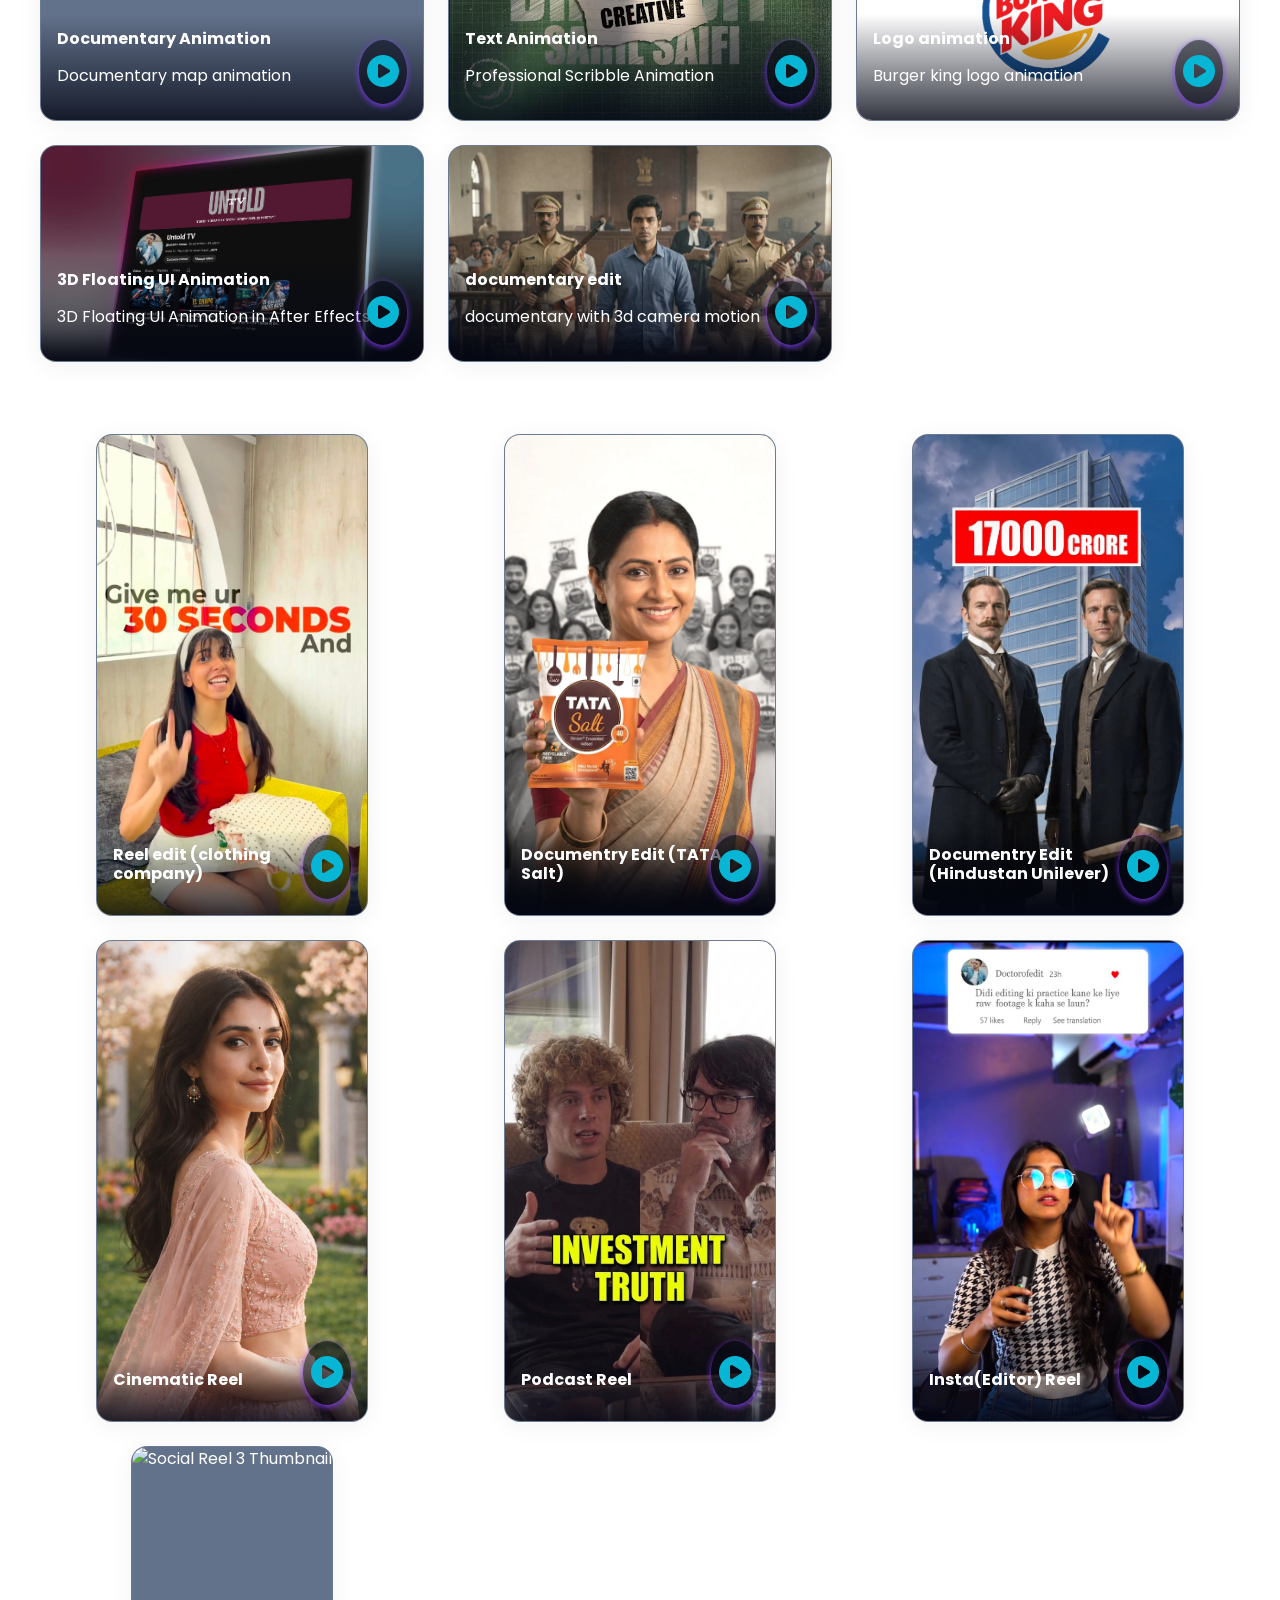
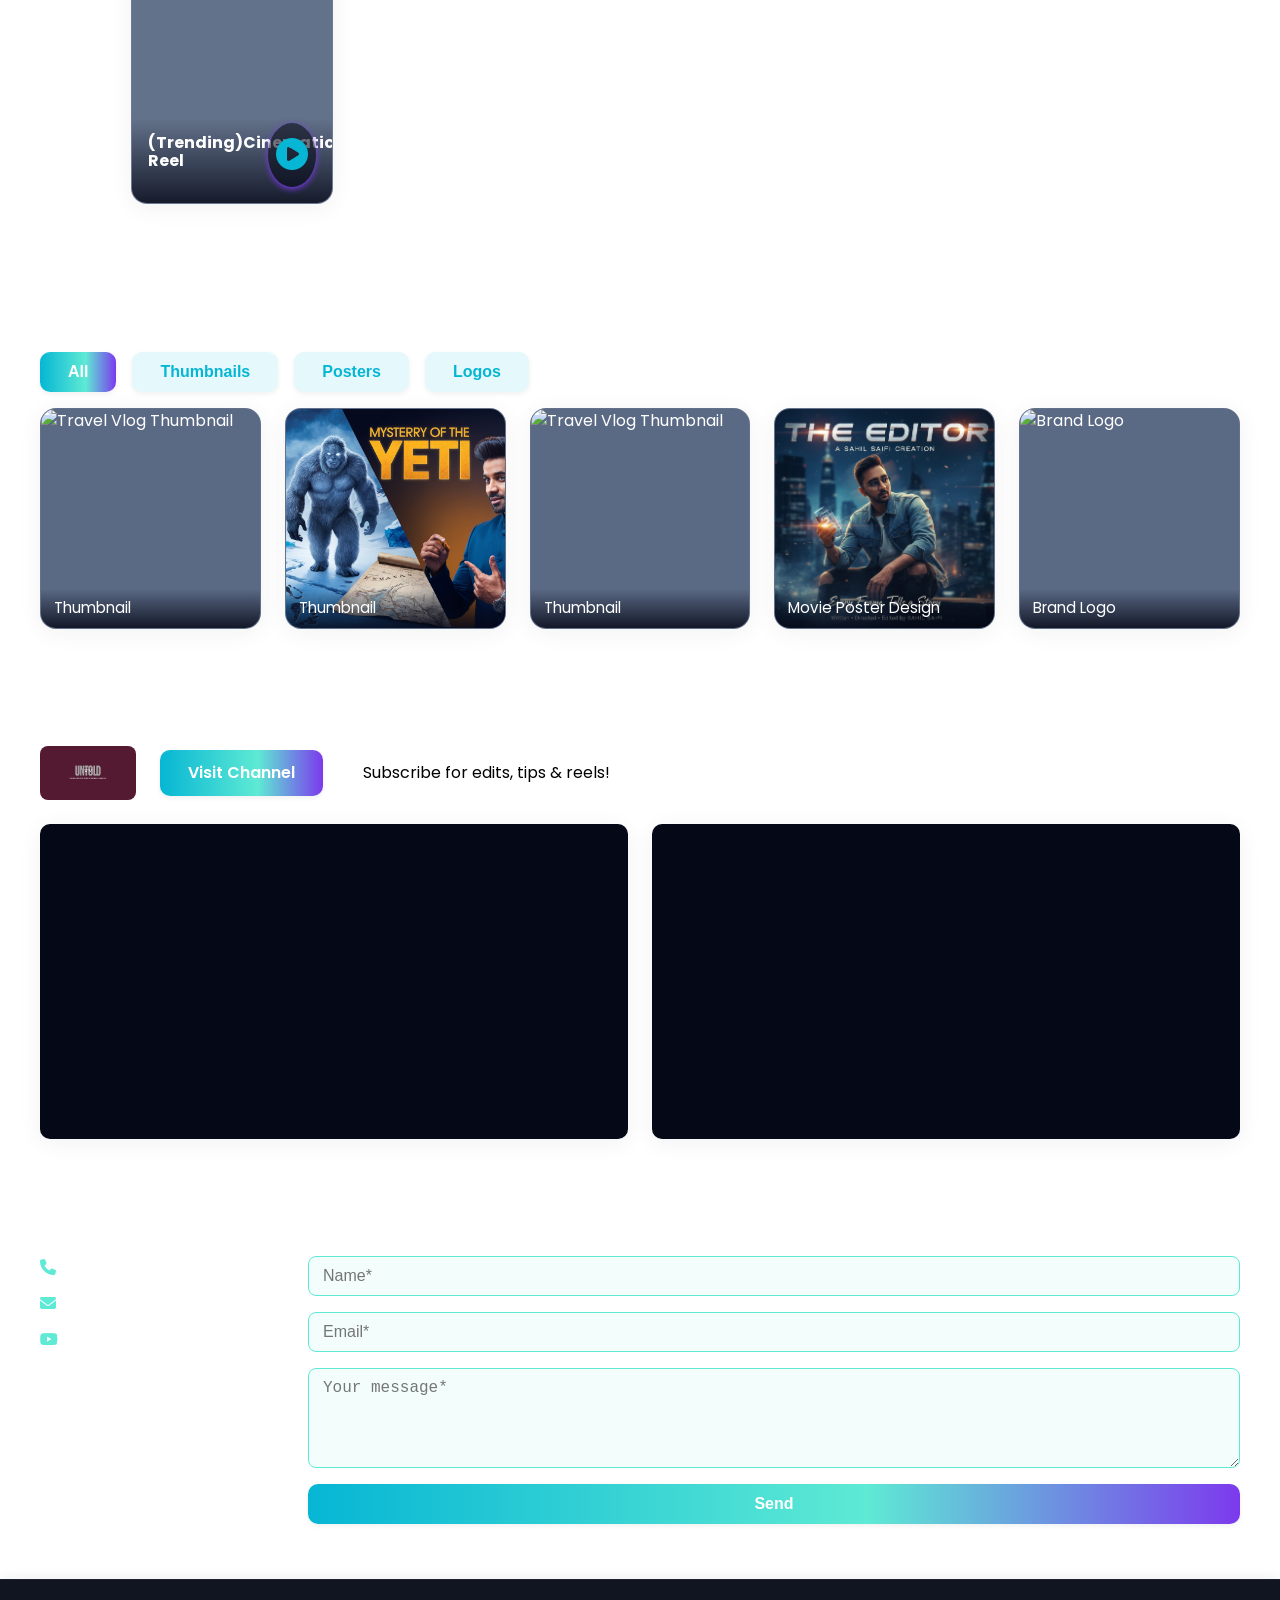
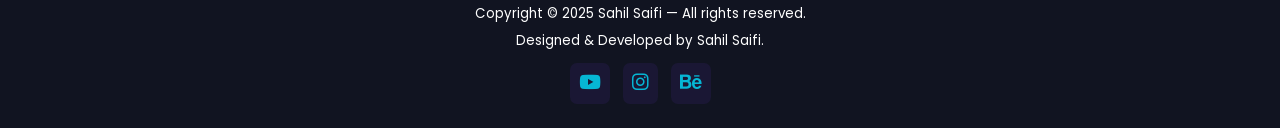
==== commit 84bbb52e: "added" ====
--- a/index.html
+++ b/index.html
@@ -243,6 +243,14 @@
     <div class="portfolio-category">
       <h3>Social Media Reels</h3>
       <div class="portfolio-grid reels-grid">
+        <!--kelin-->
+        <article class="portfolio-card" data-video="assets/videos/kelin.mp4" data-vertical="true">
+          <img src="assets/kelinthumb.jpeg" alt="Social Reel 1 Thumbnail" loading="lazy" class="portfolio-thumb">
+          <div class="card-overlay">
+            <h4>Reel edit (clothing company)</h4>
+            <span class="play-icon pulse"><i class="fa-solid fa-circle-play"></i></span>
+          </div>
+        </article>
         <!-- CARD 1 -->
         <article class="portfolio-card" data-video="assets/videos/short07.mp4" data-vertical="true">
           <img src="assets/short08thumb.jpeg" alt="Social Reel 1 Thumbnail" loading="lazy" class="portfolio-thumb">
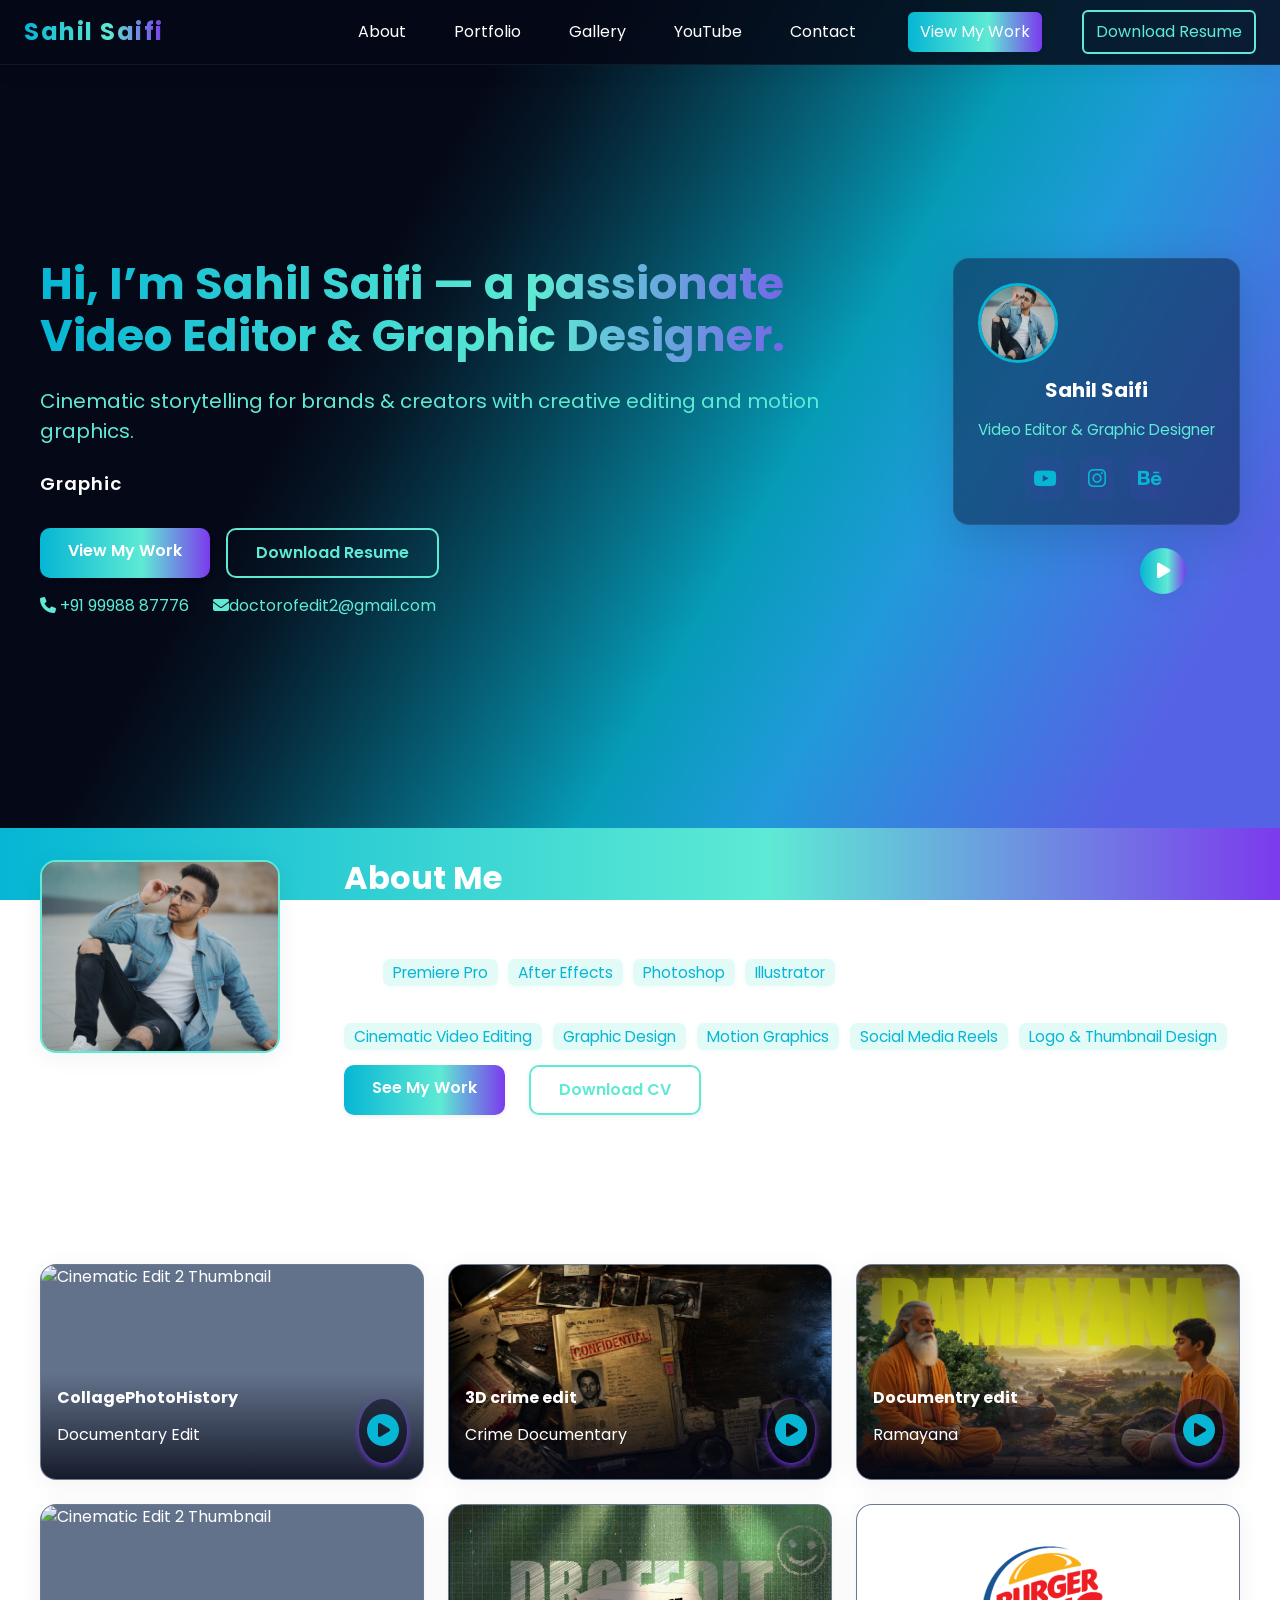
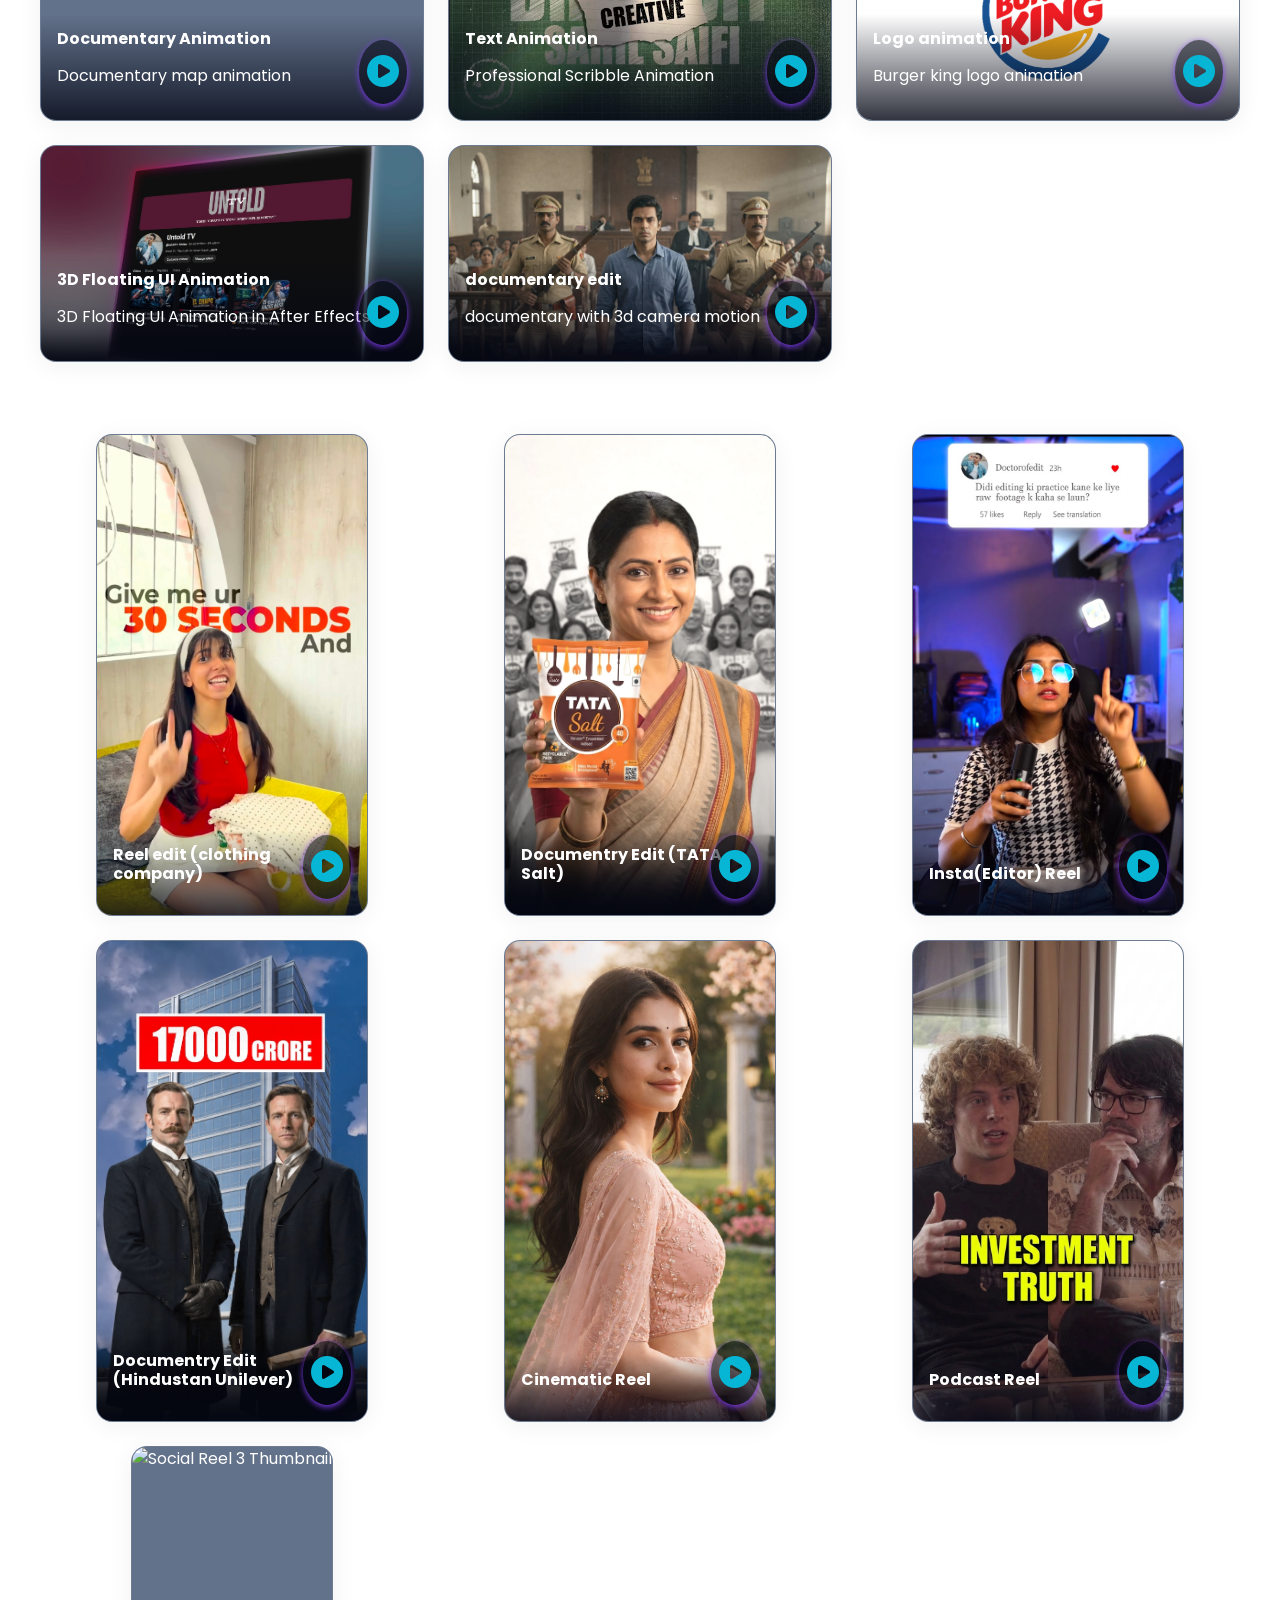
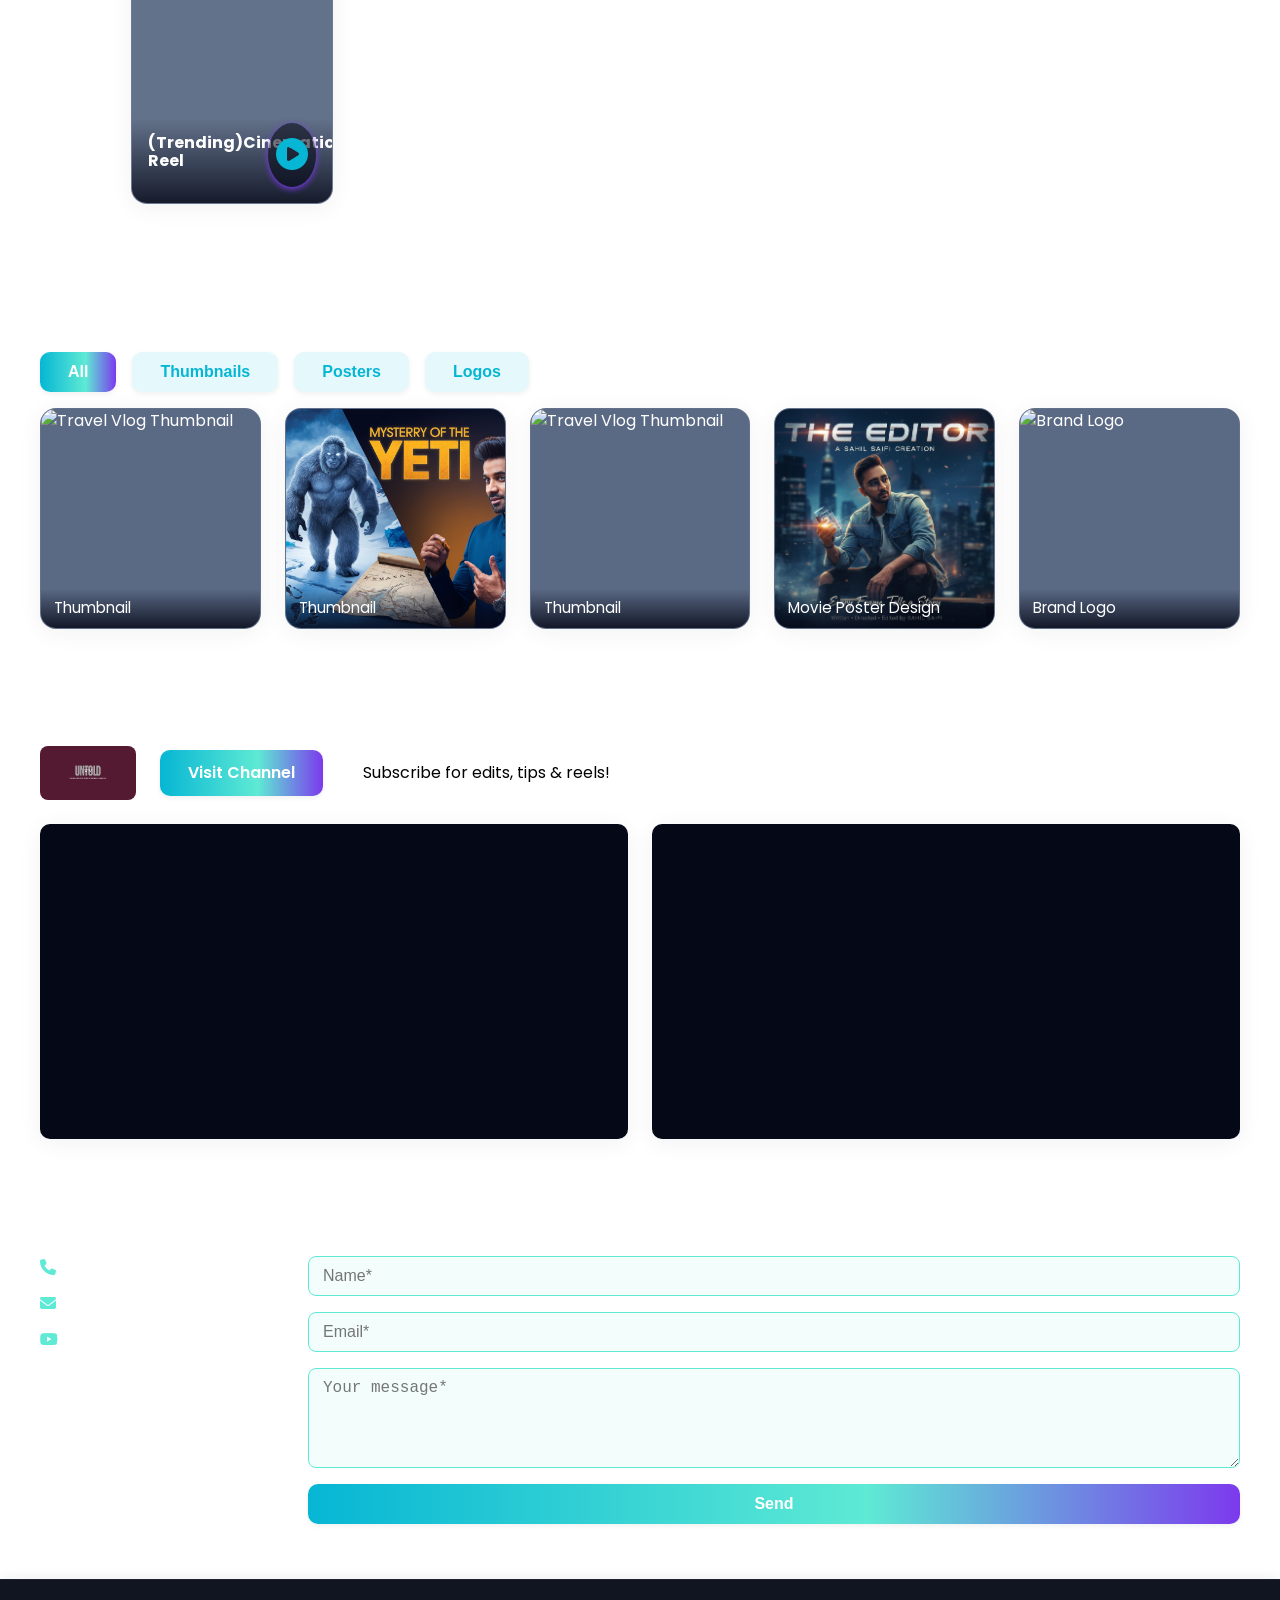
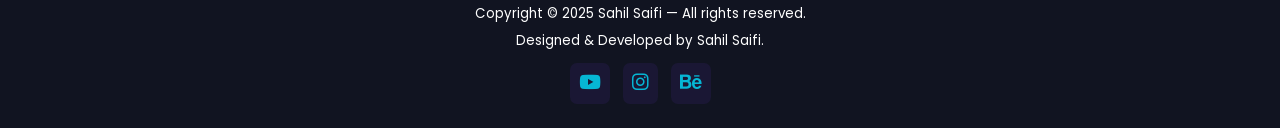
==== commit 0b05cd2f: "Update index.html" ====
--- a/index.html
+++ b/index.html
@@ -259,6 +259,14 @@
             <span class="play-icon pulse"><i class="fa-solid fa-circle-play"></i></span>
           </div>
         </article>
+        <!--CARD 6-->
+        <article class="portfolio-card" data-video="assets/videos/short06.mp4" data-vertical="true">
+          <img src="assets/short06thumb.jpg" alt="Social Reel 3 Thumbnail" loading="lazy" class="portfolio-thumb">
+          <div class="card-overlay">
+            <h4>Insta(Editor) Reel</h4>
+            <span class="play-icon pulse"><i class="fa-solid fa-circle-play"></i></span>
+          </div>
+        </article>
         <!-- CARD 2 -->
         <article class="portfolio-card" data-video="assets/videos/short08.mp4" data-vertical="true">
           <img src="assets/short09thumb.jpeg" alt="Social Reel 2 Thumbnail" loading="lazy" class="portfolio-thumb">
@@ -285,14 +293,7 @@
             <span class="play-icon pulse"><i class="fa-solid fa-circle-play"></i></span>
           </div>
         </article>
-        <!--CARD 6-->
-        <article class="portfolio-card" data-video="assets/videos/short06.mp4" data-vertical="true">
-          <img src="assets/short06thumb.jpg" alt="Social Reel 3 Thumbnail" loading="lazy" class="portfolio-thumb">
-          <div class="card-overlay">
-            <h4>Insta(Editor) Reel</h4>
-            <span class="play-icon pulse"><i class="fa-solid fa-circle-play"></i></span>
-          </div>
-        </article>
+        
         <!--CARD 7-->
         <article class="portfolio-card" data-video="assets/videos/short09.mp4" data-vertical="true">
           <img src="assets/short10thumb.png" alt="Social Reel 3 Thumbnail" loading="lazy" class="portfolio-thumb">
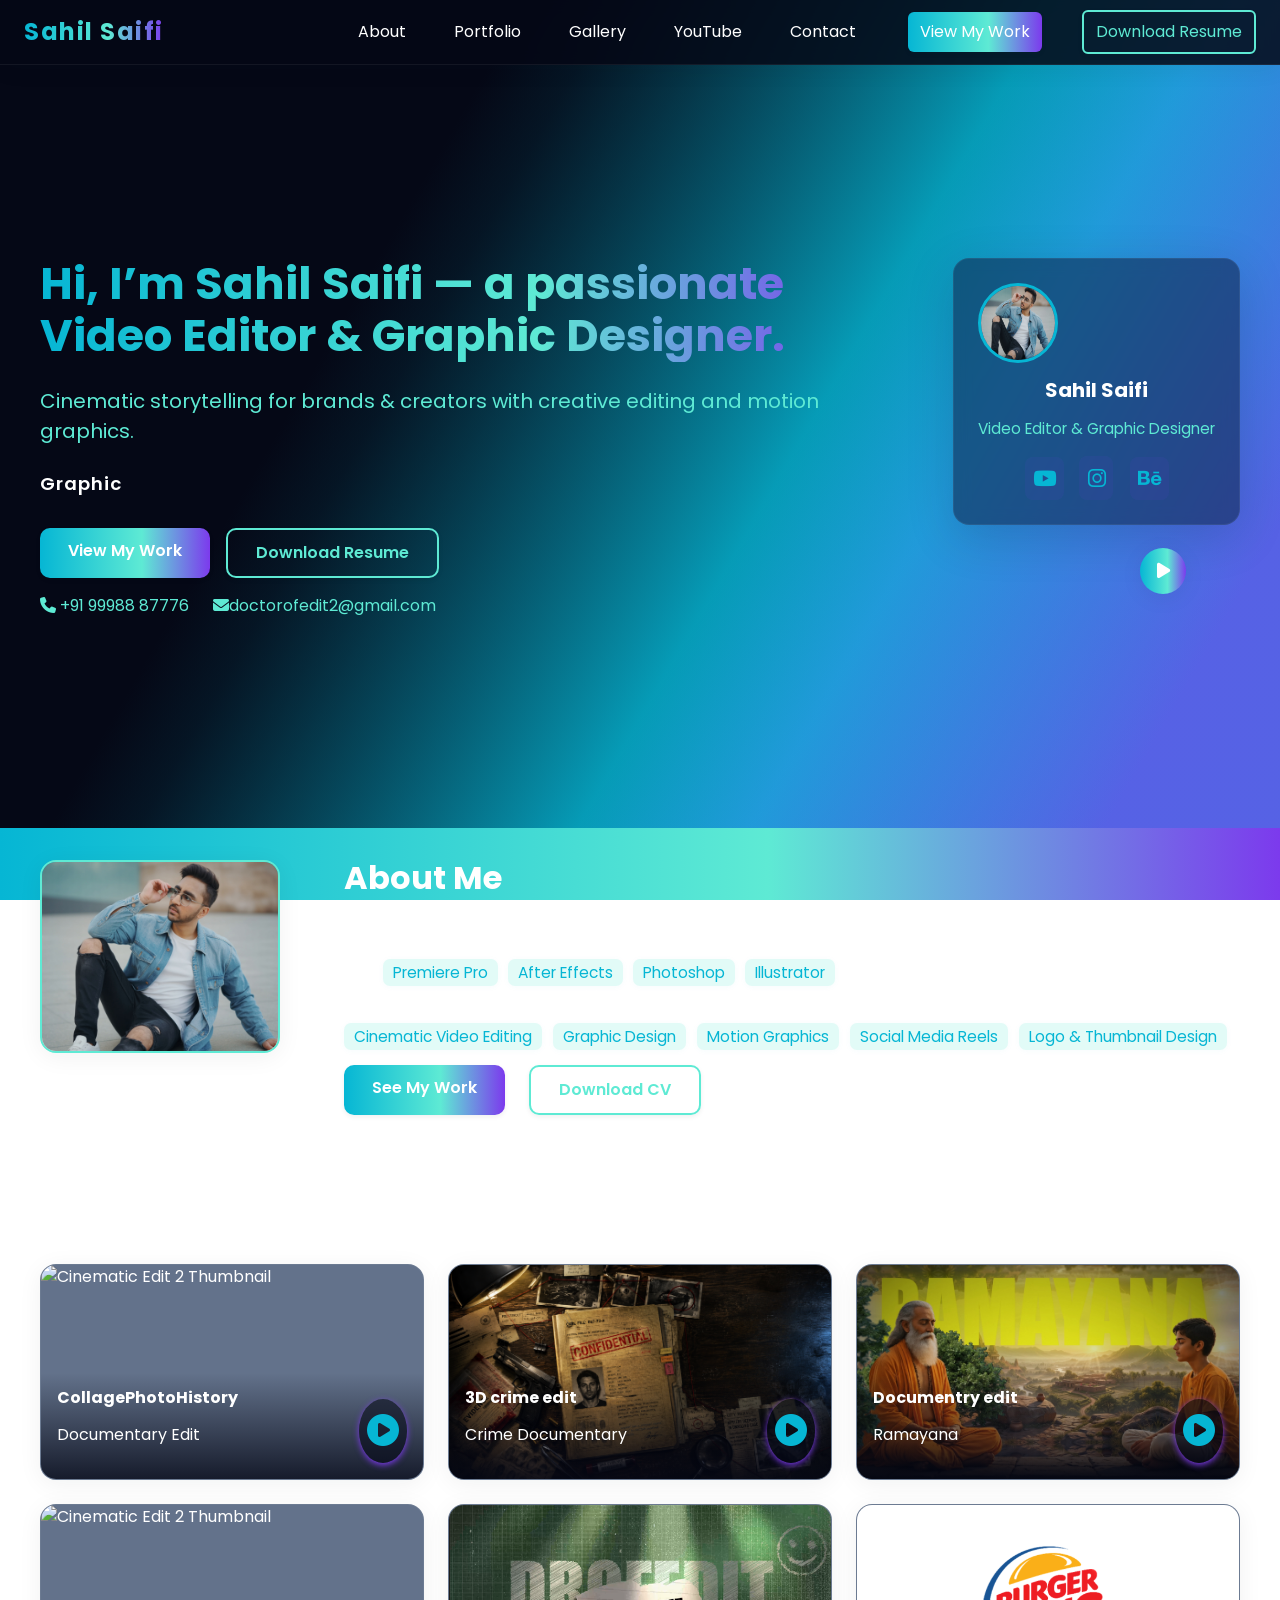
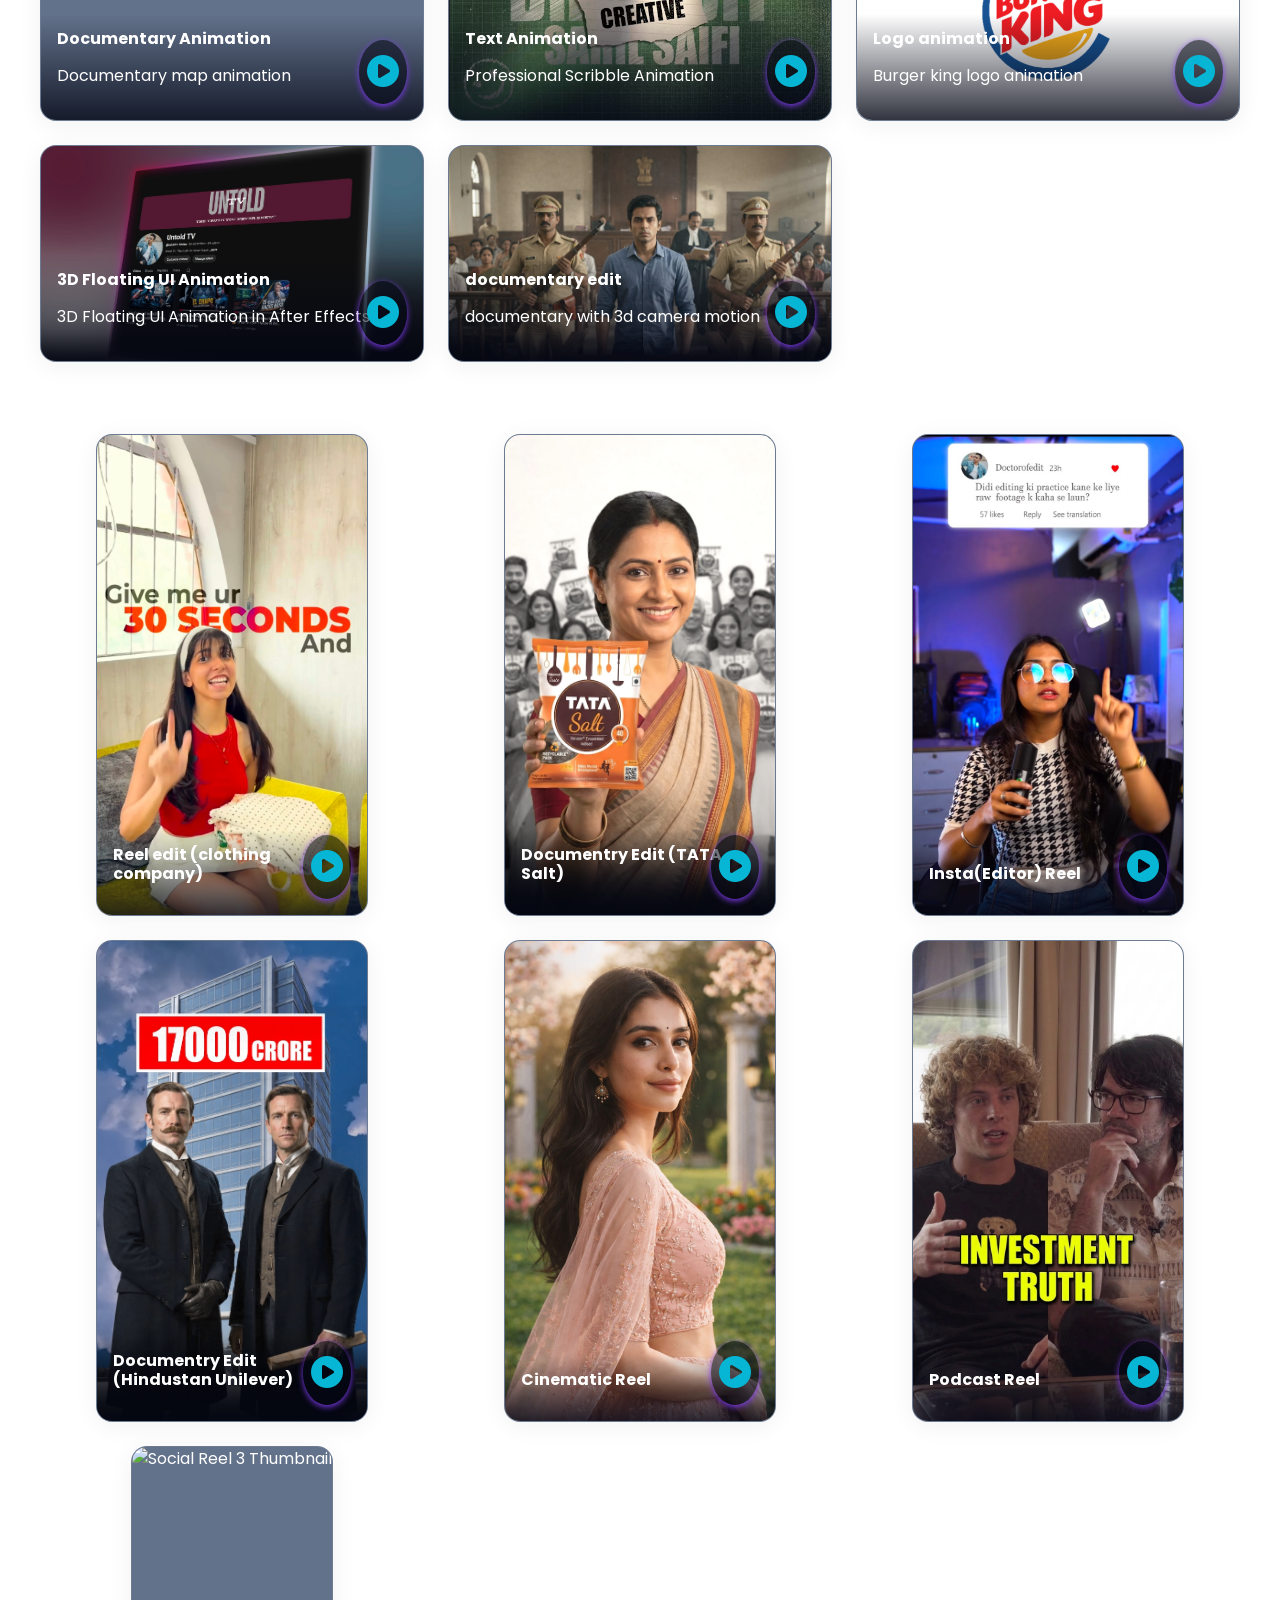
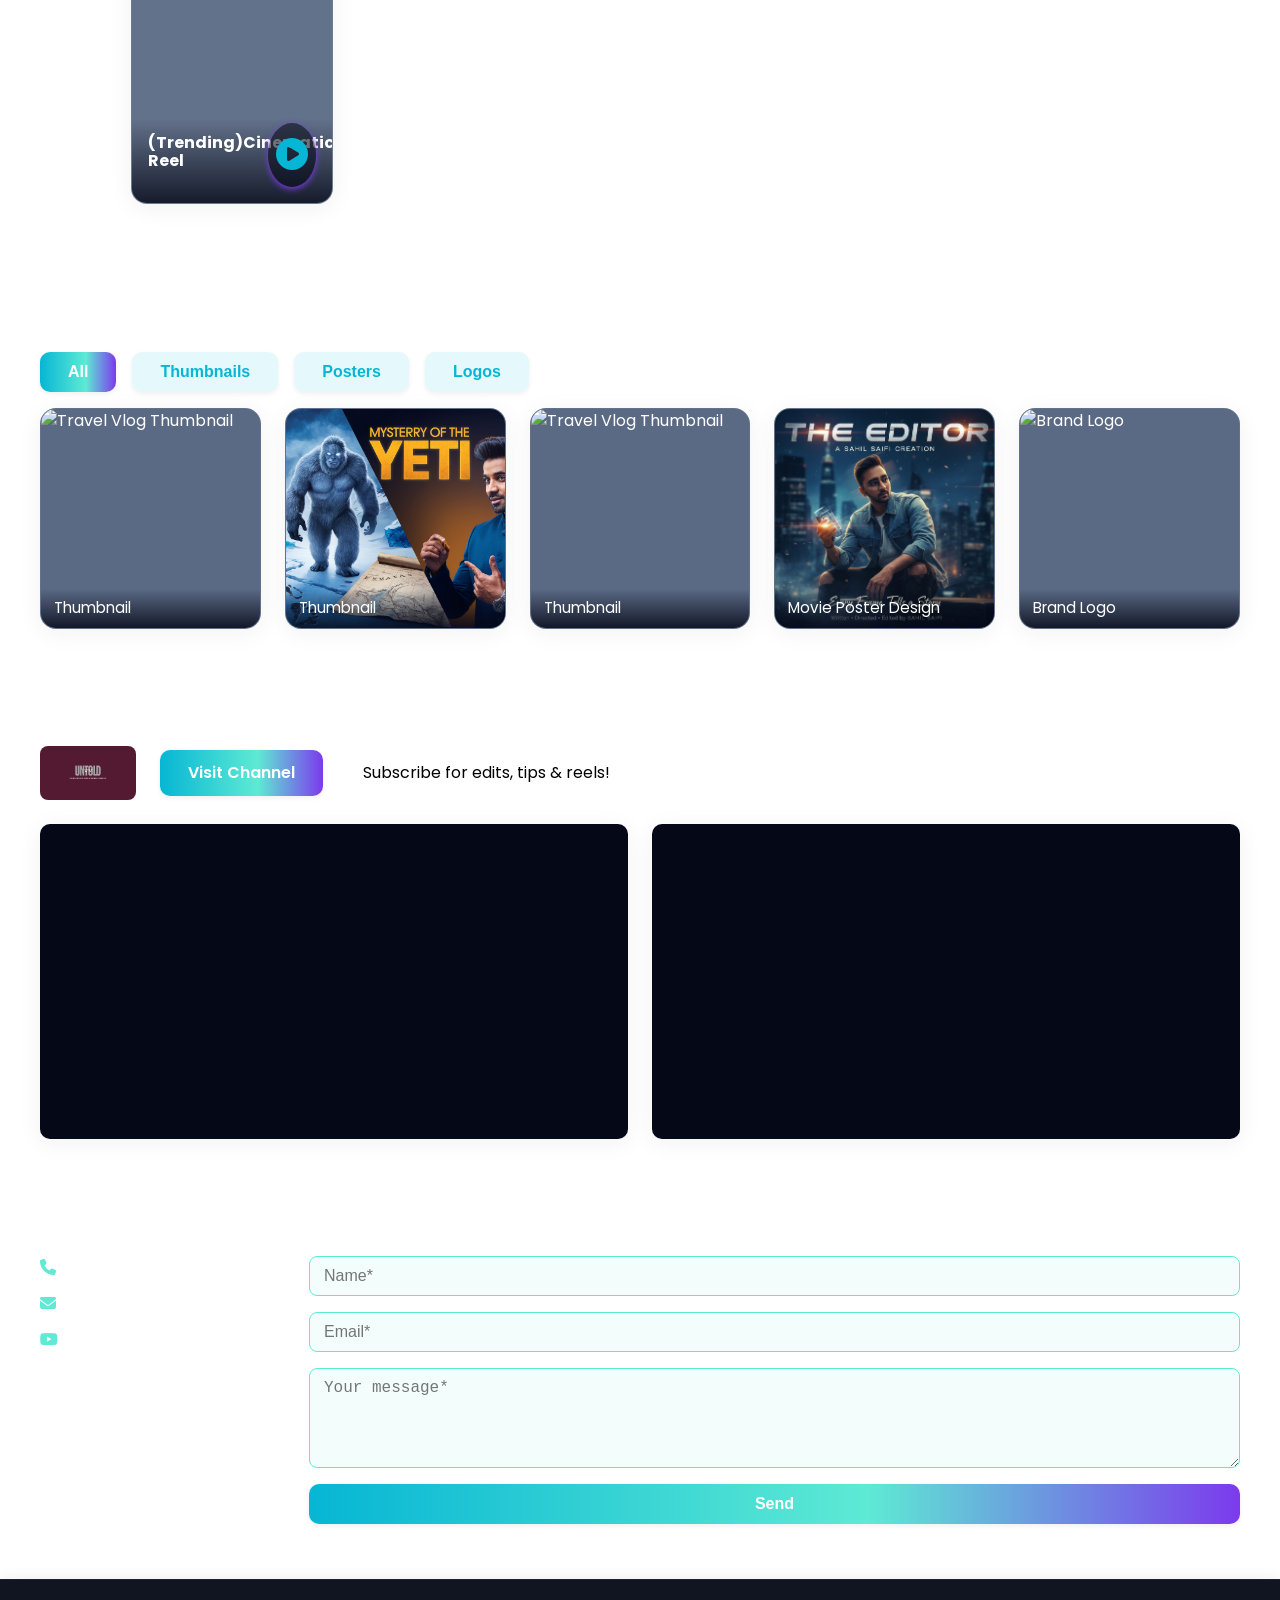
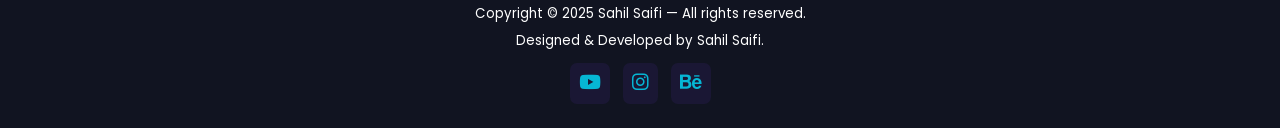
==== commit 3e3f6f26: "Update index.html" ====
--- a/index.html
+++ b/index.html
@@ -46,8 +46,8 @@
       "url": "https://YOUR-DEPLOYMENT-URL.com",
       "sameAs": [
         "https://www.youtube.com/c/YOUR_CHANNEL",
-        "mailto:sahil.email@example.com",
-        "tel:+919998887776"
+        "mailto:sahilsaifi6698@gmail.com",
+        "tel:+917065669826"
       ]
     }
   </script>
@@ -364,8 +364,8 @@
     <div class="contact-row">
       <div class="contact-info">
         <ul>
-          <li><i class="fa-solid fa-phone"></i> <a href="tel:+919998887776">+91 99988 87776</a></li>
-          <li><i class="fa-solid fa-envelope"></i> <a href="mailto:doctorofedit2@gmail.com">sahil.email@example.com</a></li>
+          <li><i class="fa-solid fa-phone"></i> <a href="tel:+919998887776">+91 7065669826</a></li>
+          <li><i class="fa-solid fa-envelope"></i> <a href="mailto:doctorofedit2@gmail.com">sahilsaifi6698@gmail.com</a></li>
           <li><i class="fab fa-youtube"></i> <a href="https://youtube.com/@untoldtv-stories?si=yxj5hMVHRd29mhvy" target="_blank">YouTube</a></li>
         </ul>
       </div>
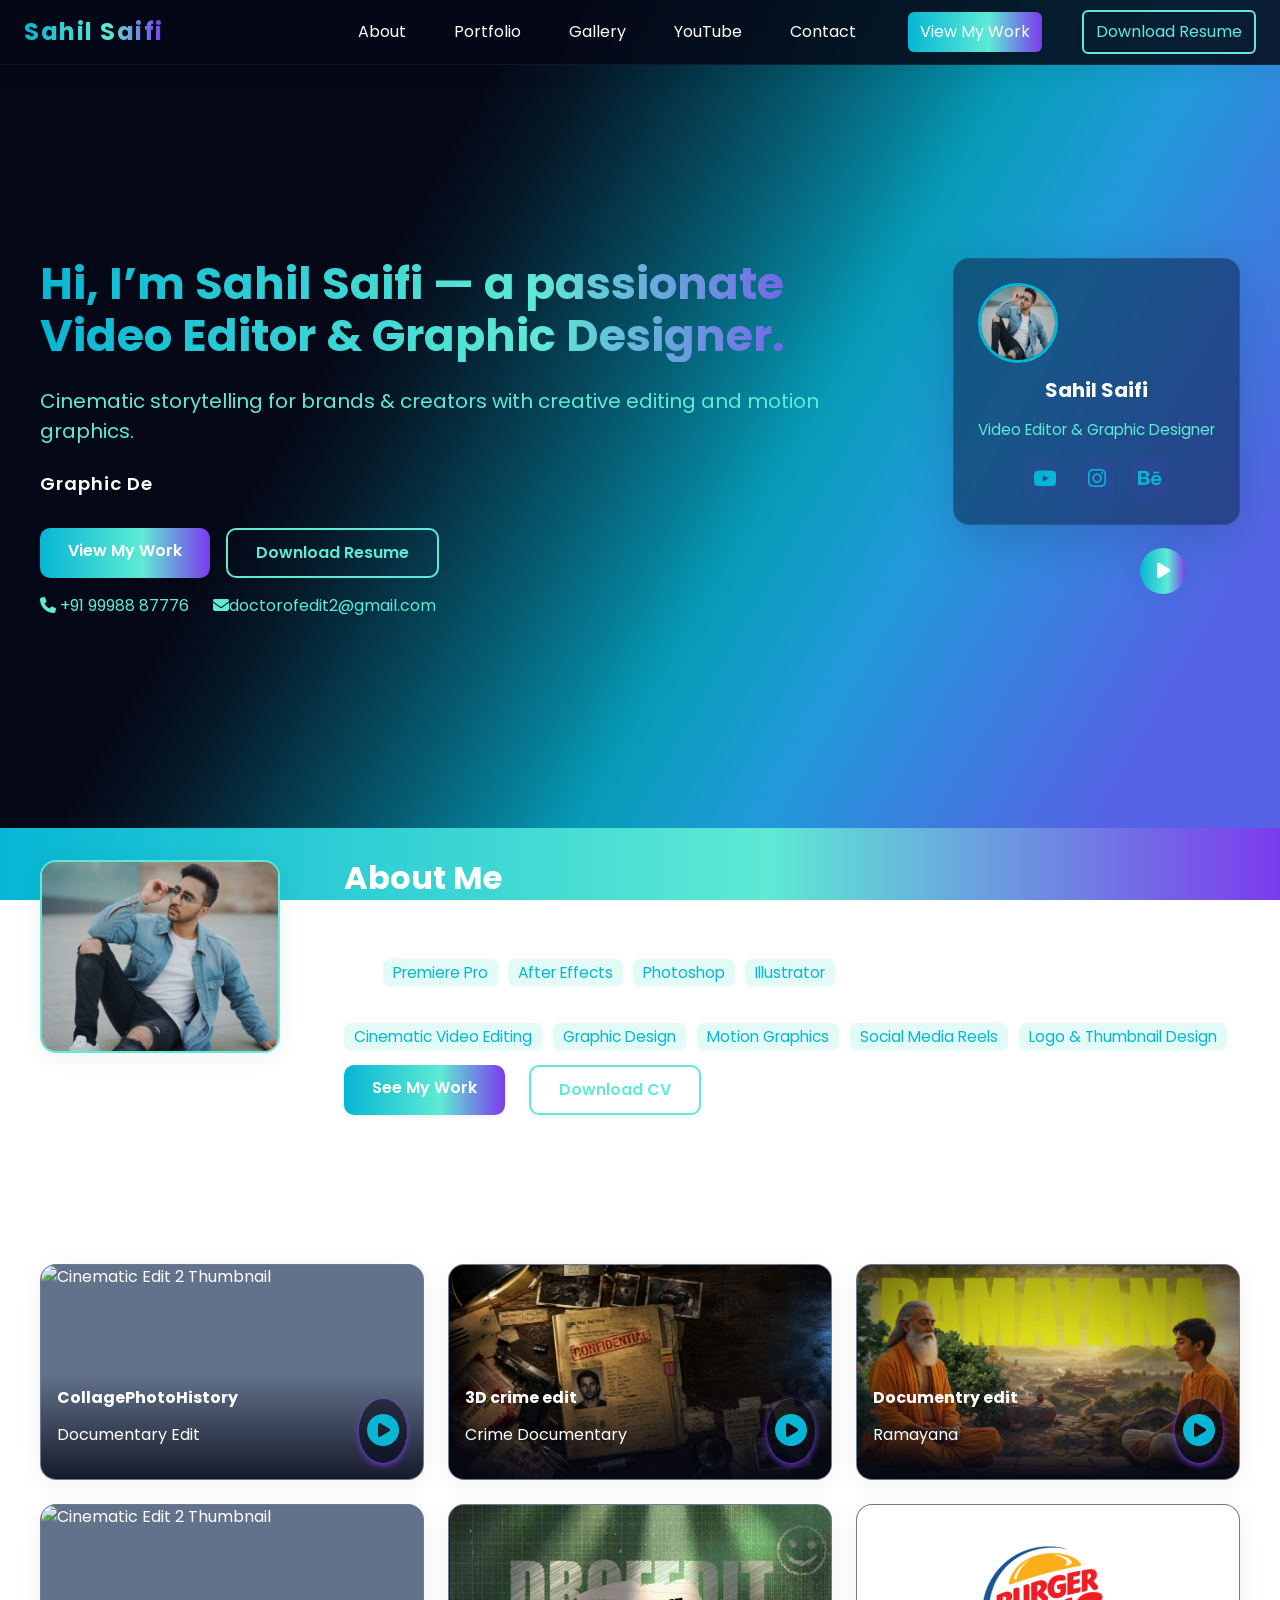
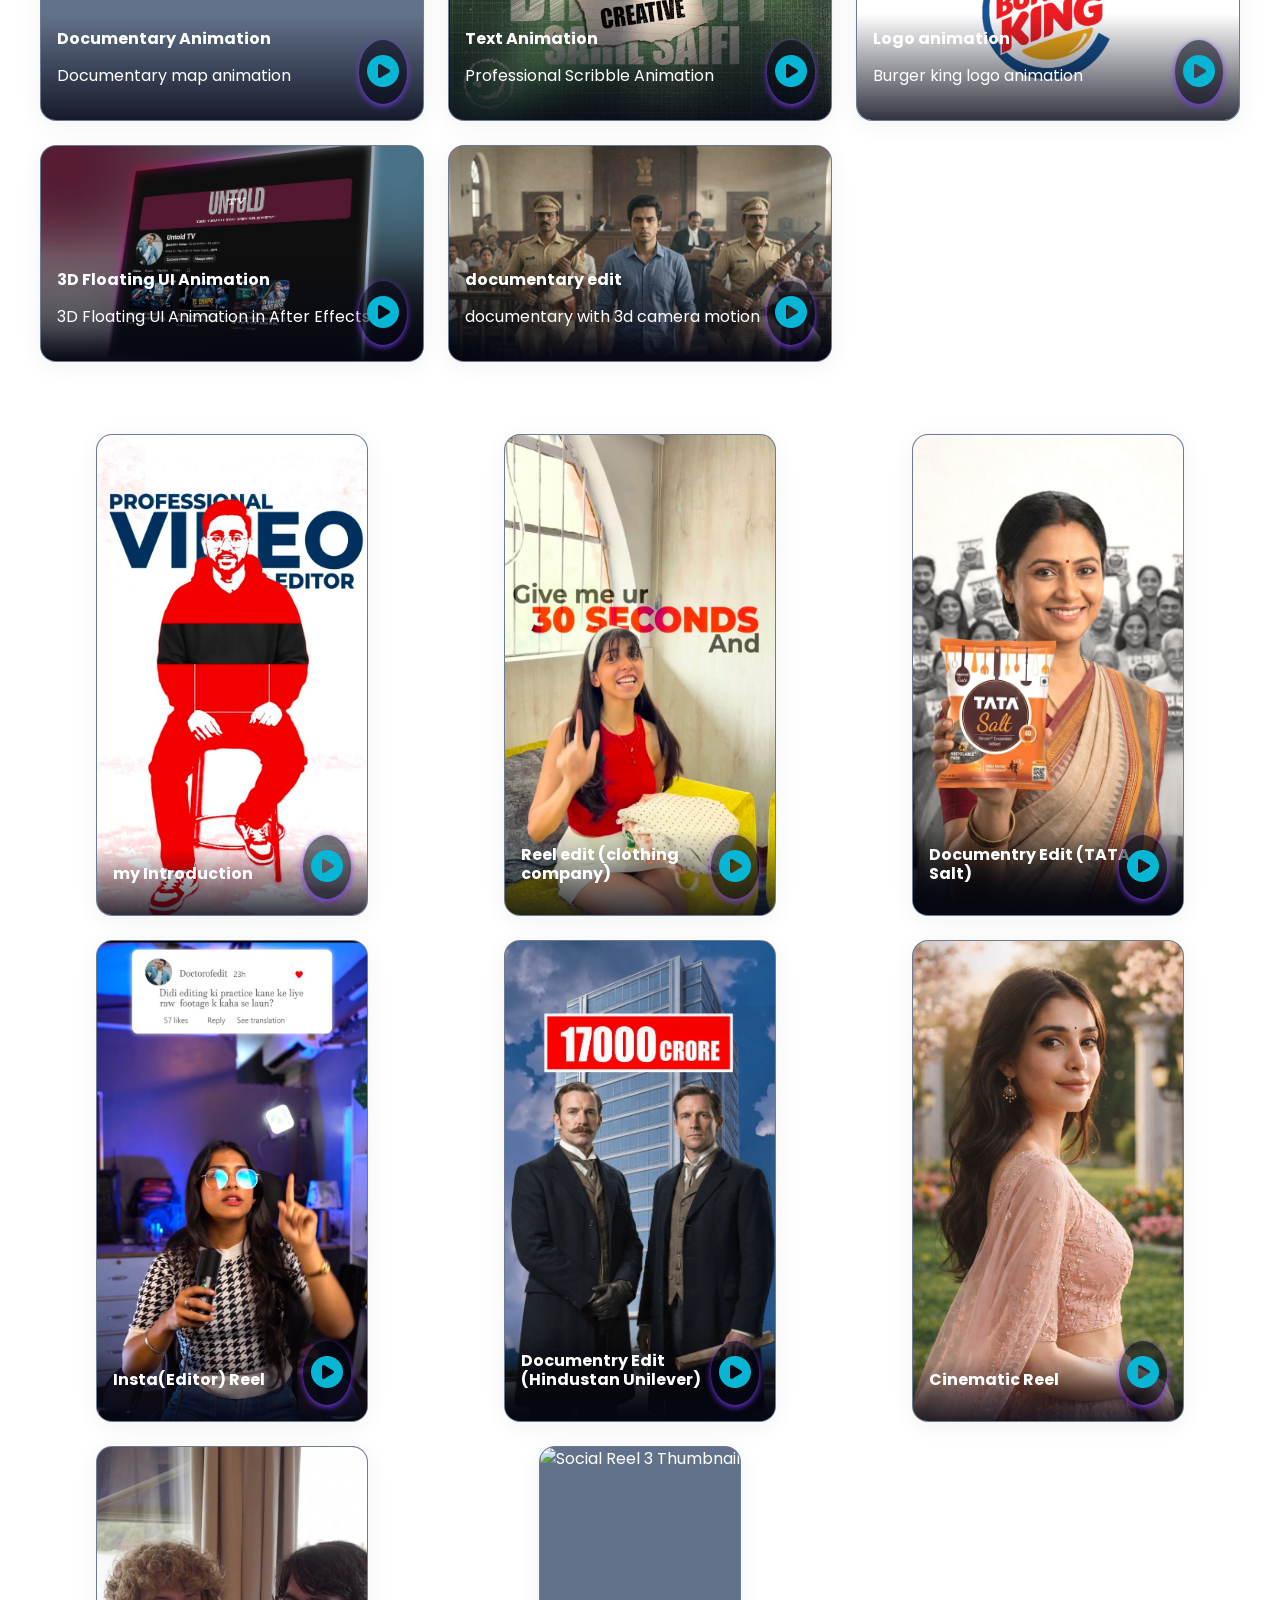
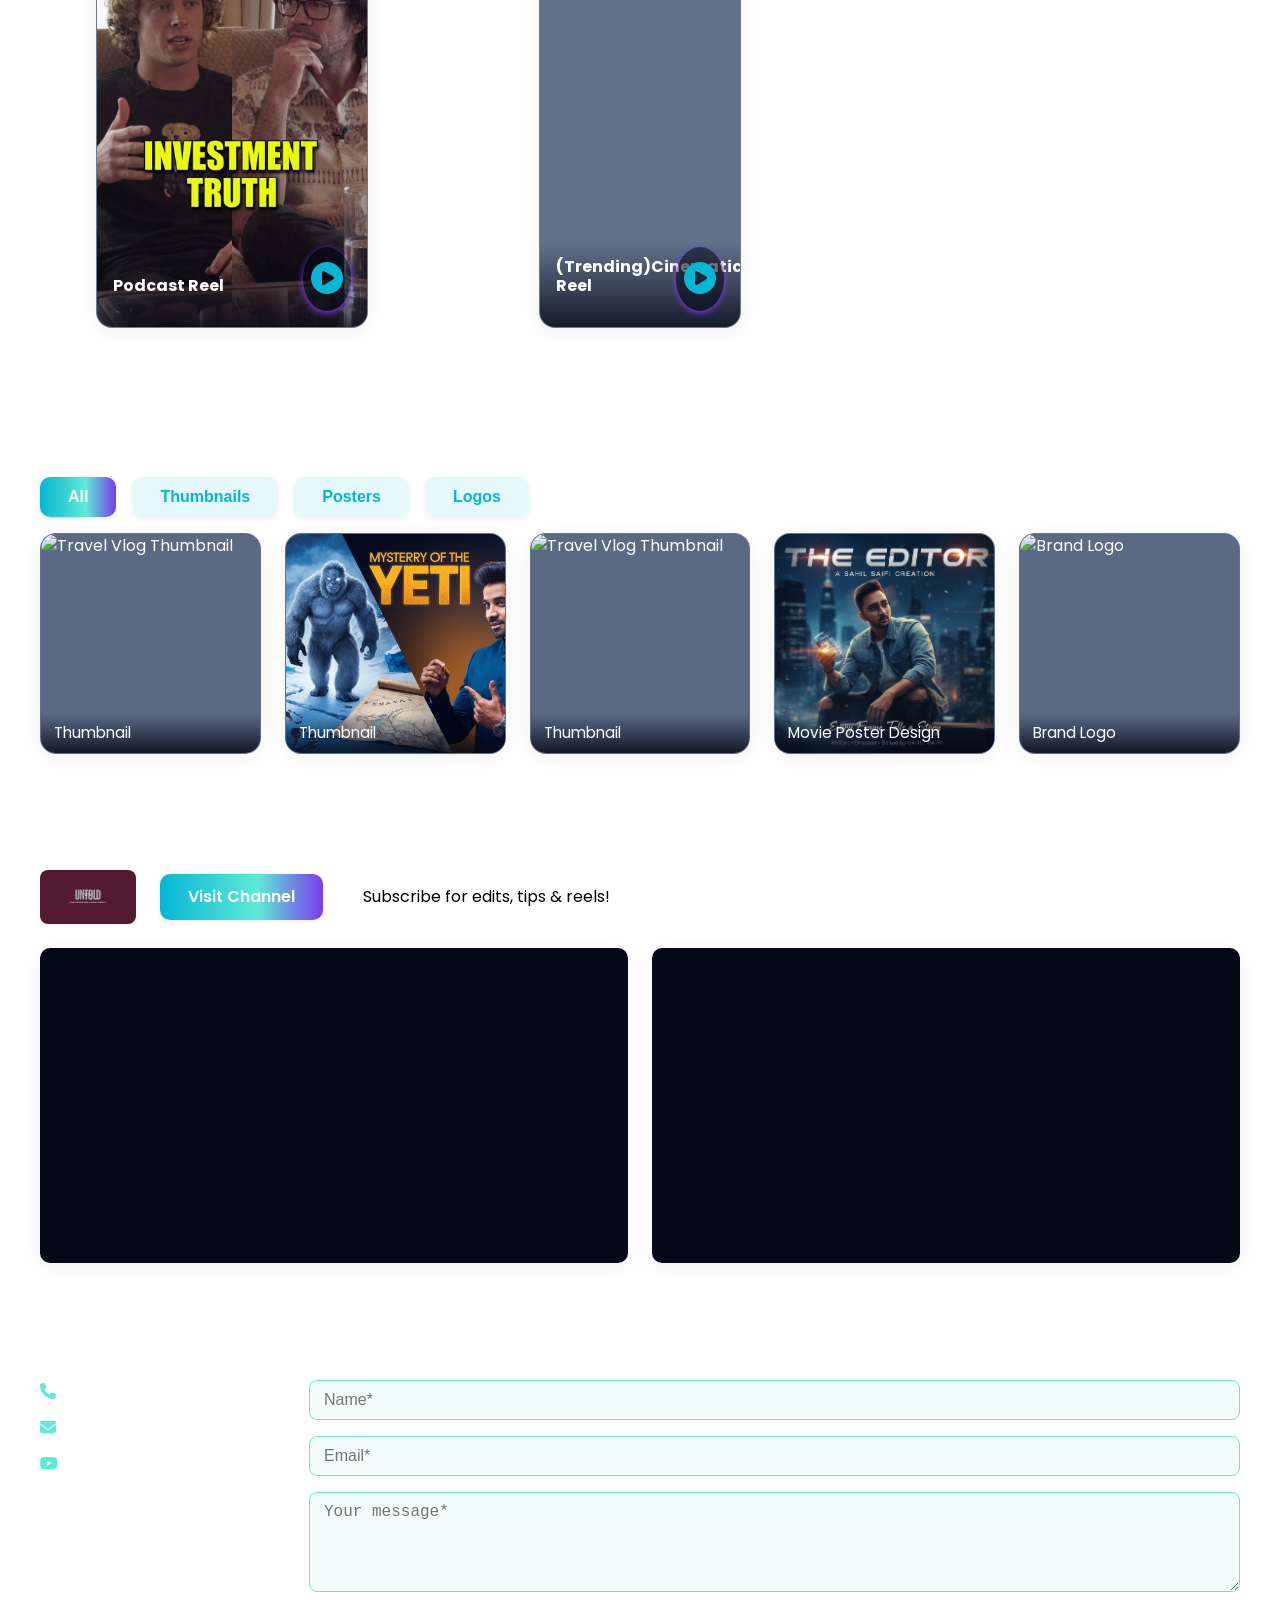
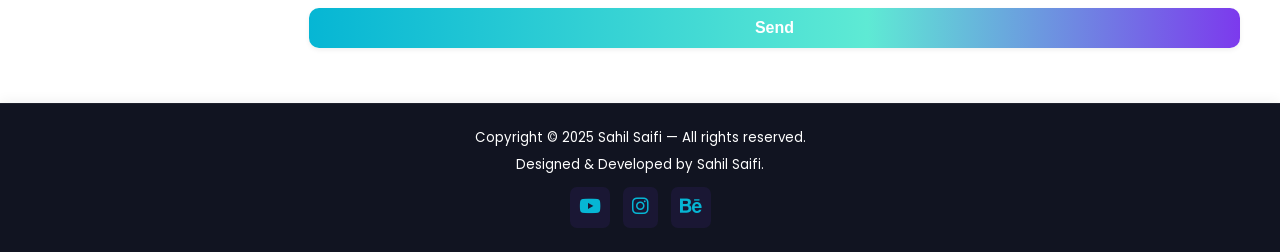
==== commit 62668b93: "added" ====
--- a/index.html
+++ b/index.html
@@ -243,6 +243,14 @@
     <div class="portfolio-category">
       <h3>Social Media Reels</h3>
       <div class="portfolio-grid reels-grid">
+        <!--into-->
+        <article class="portfolio-card" data-video="assets/videos/myintro.mp4" data-vertical="true">
+          <img src="assets/myintrothumb.jpeg" alt="Social Reel 1 Thumbnail" loading="lazy" class="portfolio-thumb">
+          <div class="card-overlay">
+            <h4>my Introduction</h4>
+            <span class="play-icon pulse"><i class="fa-solid fa-circle-play"></i></span>
+          </div>
+        </article>
         <!--kelin-->
         <article class="portfolio-card" data-video="assets/videos/kelin.mp4" data-vertical="true">
           <img src="assets/kelinthumb.jpeg" alt="Social Reel 1 Thumbnail" loading="lazy" class="portfolio-thumb">
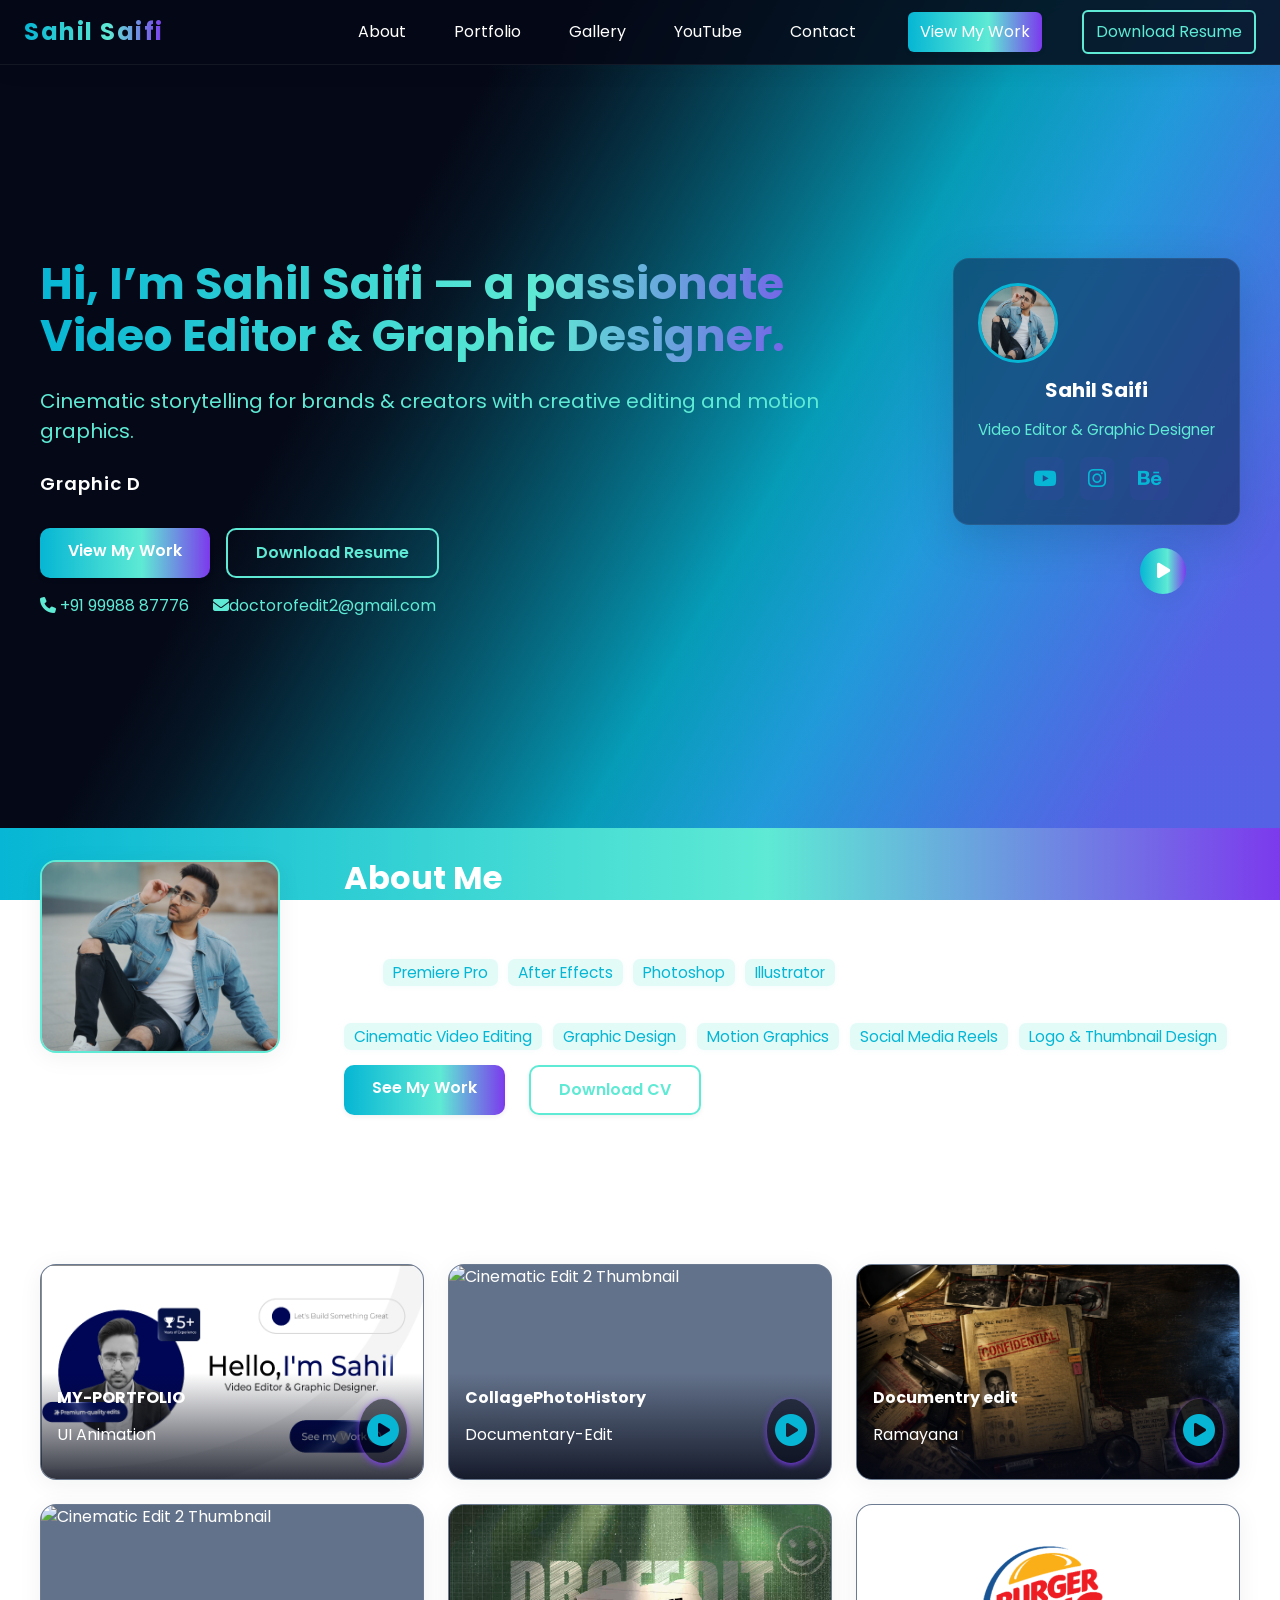
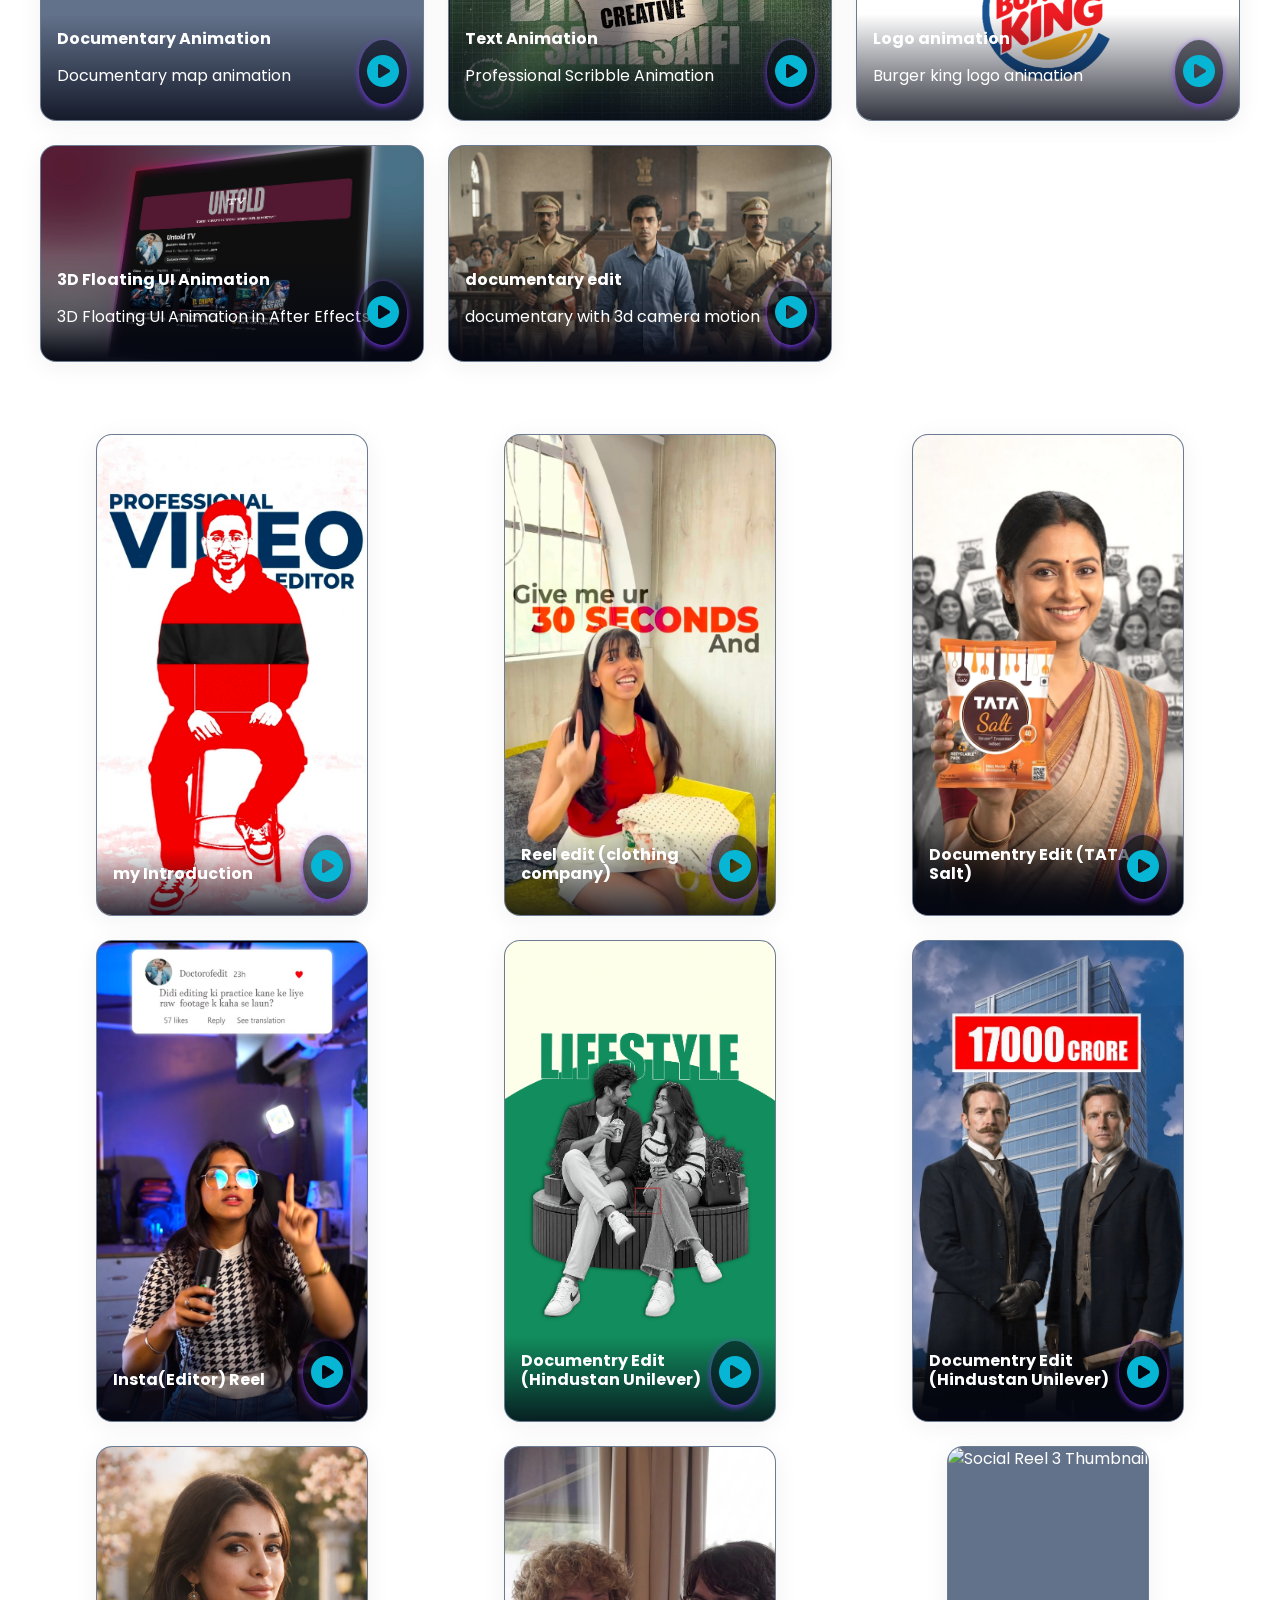
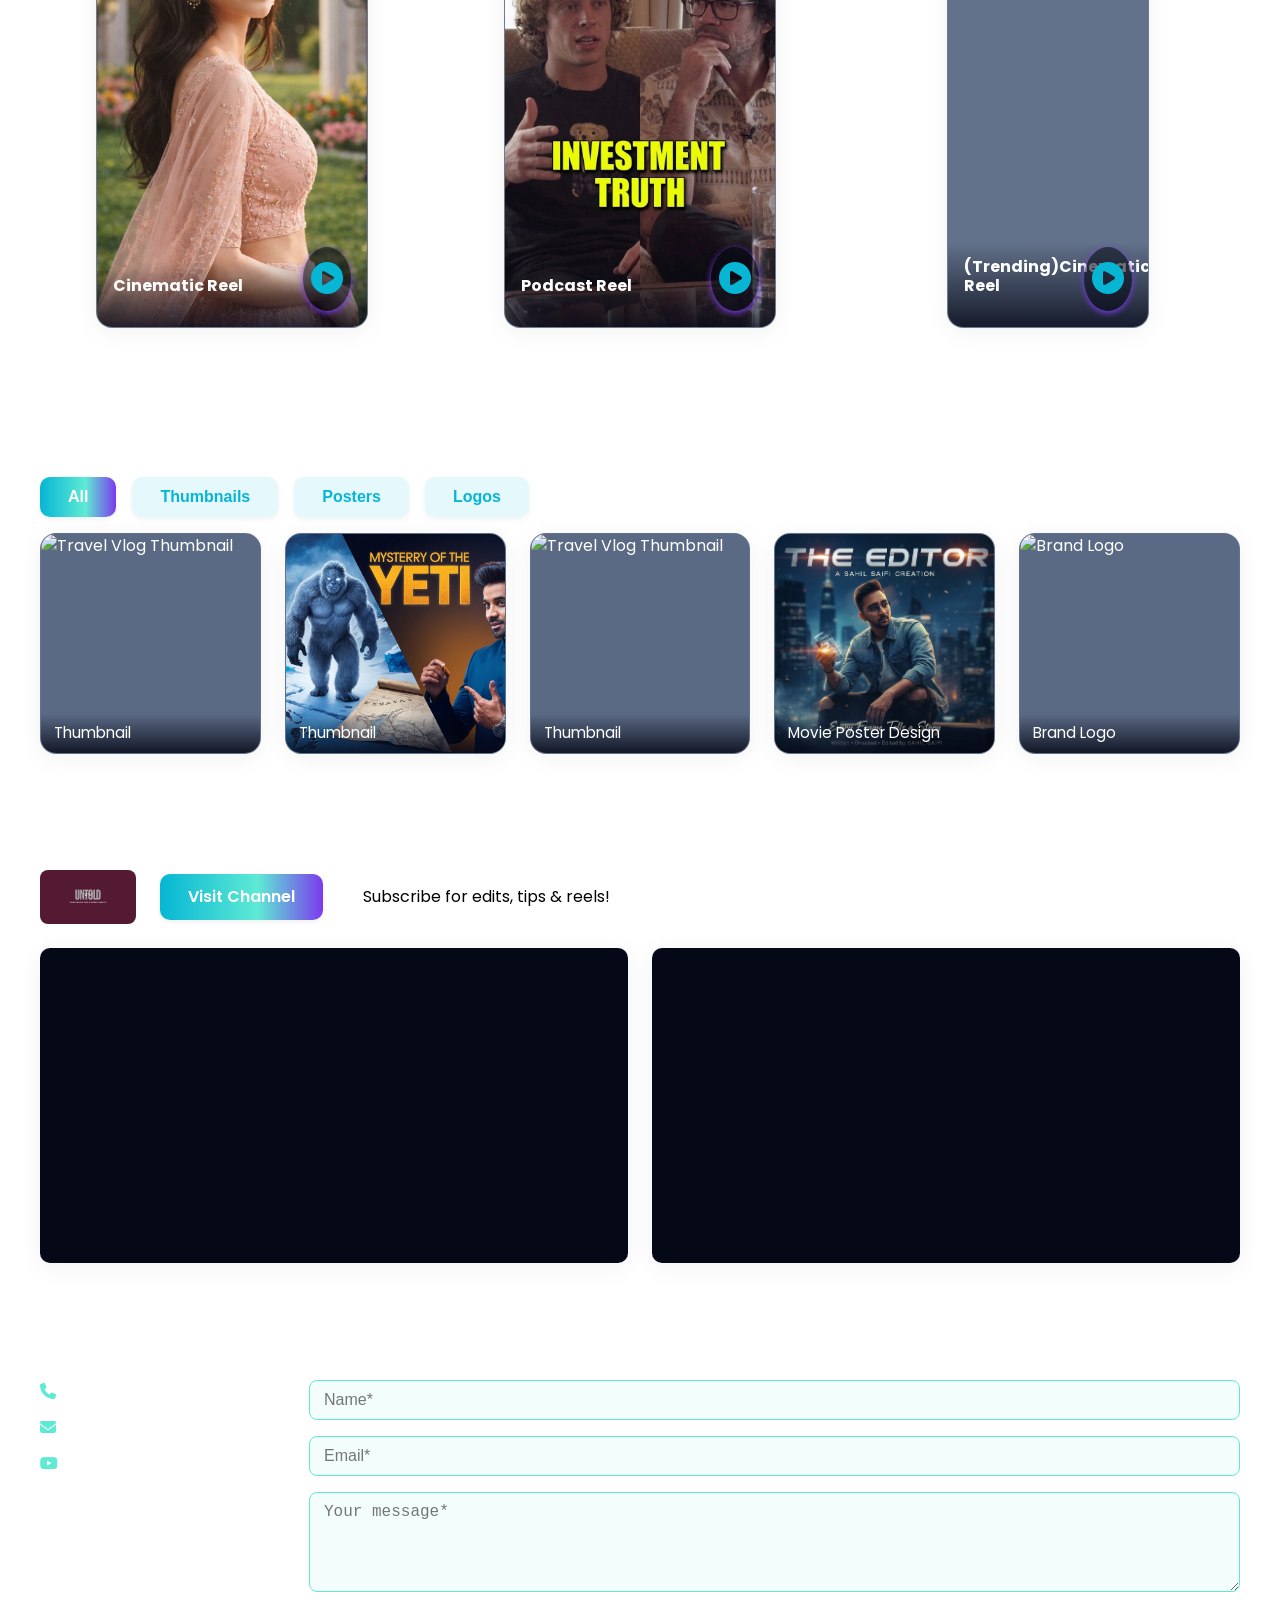
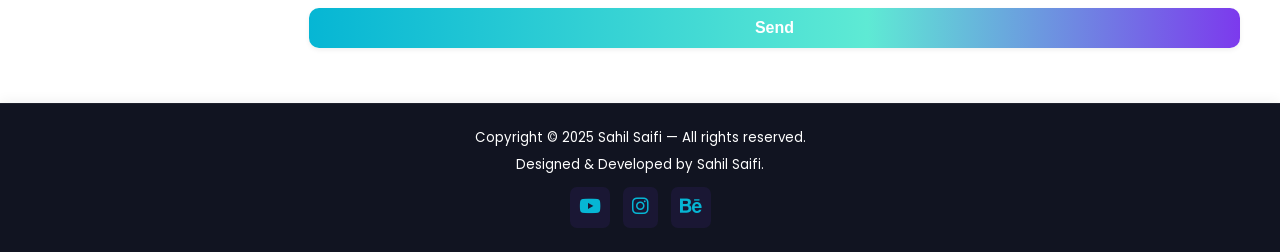
==== commit 69a27b24: "update" ====
--- a/index.html
+++ b/index.html
@@ -166,26 +166,26 @@
       <h3>Cinematic Edits</h3>
       <div class="portfolio-grid cinematic-grid">
         <!-- Portfolio cards (replace data-video with your assets) -->
-         <article class="portfolio-card" data-video="assets/videos/long06.mp4">
+         <article class="portfolio-card" data-video="assets/videos/Sahil-port.mp4">
+          <img src="assets/sahil-portthumb.png" alt="Cinematic Edit 2 Thumbnail" loading="lazy" class="portfolio-thumb">
+          <div class="card-overlay">
+            <h4>MY-PORTFOLIO</h4>
+            <p>UI Animation</p>
+            <span class="play-icon"><i class="fa-solid fa-circle-play"></i></span>
+          </div>
+        </article>
+        <!--3d crime story board-->
+        <article class="portfolio-card" data-video="assets/videos/long06.mp4">
           <img src="assets/CollagePhotoHistorythumb.png" alt="Cinematic Edit 2 Thumbnail" loading="lazy" class="portfolio-thumb">
           <div class="card-overlay">
             <h4>CollagePhotoHistory</h4>
-            <p>Documentary Edit</p>
-            <span class="play-icon"><i class="fa-solid fa-circle-play"></i></span>
-          </div>
-        </article>
-        <!--3d crime story board-->
+            <p>Documentary-Edit</p>
+            <span class="play-icon"><i class="fa-solid fa-circle-play"></i></span>
+          </div>
+        </article>
+        <!-- crime video-->
         <article class="portfolio-card" data-video="assets/videos/3dcrime.mp4">
           <img src="assets/3dcrimethumb.png" alt="Cinematic Edit 2 Thumbnail" loading="lazy" class="portfolio-thumb">
-          <div class="card-overlay">
-            <h4>3D crime edit</h4>
-            <p>Crime Documentary</p>
-            <span class="play-icon"><i class="fa-solid fa-circle-play"></i></span>
-          </div>
-        </article>
-        <!-- crime video-->
-        <article class="portfolio-card" data-video="assets/videos/long05.mp4">
-          <img src="assets/longthumb05.jpeg" alt="Cinematic Edit 2 Thumbnail" loading="lazy" class="portfolio-thumb">
           <div class="card-overlay">
             <h4>Documentry edit</h4>
             <p>Ramayana</p>
@@ -272,6 +272,14 @@
           <img src="assets/short06thumb.jpg" alt="Social Reel 3 Thumbnail" loading="lazy" class="portfolio-thumb">
           <div class="card-overlay">
             <h4>Insta(Editor) Reel</h4>
+            <span class="play-icon pulse"><i class="fa-solid fa-circle-play"></i></span>
+          </div>
+        </article>
+        <!--new card-->
+        <article class="portfolio-card" data-video="assets/videos/shop_1.mp4" data-vertical="true">
+          <img src="assets/shopthumb.png" alt="Social Reel 2 Thumbnail" loading="lazy" class="portfolio-thumb">
+          <div class="card-overlay">
+            <h4>Documentry Edit (Hindustan Unilever)</h4>
             <span class="play-icon pulse"><i class="fa-solid fa-circle-play"></i></span>
           </div>
         </article>
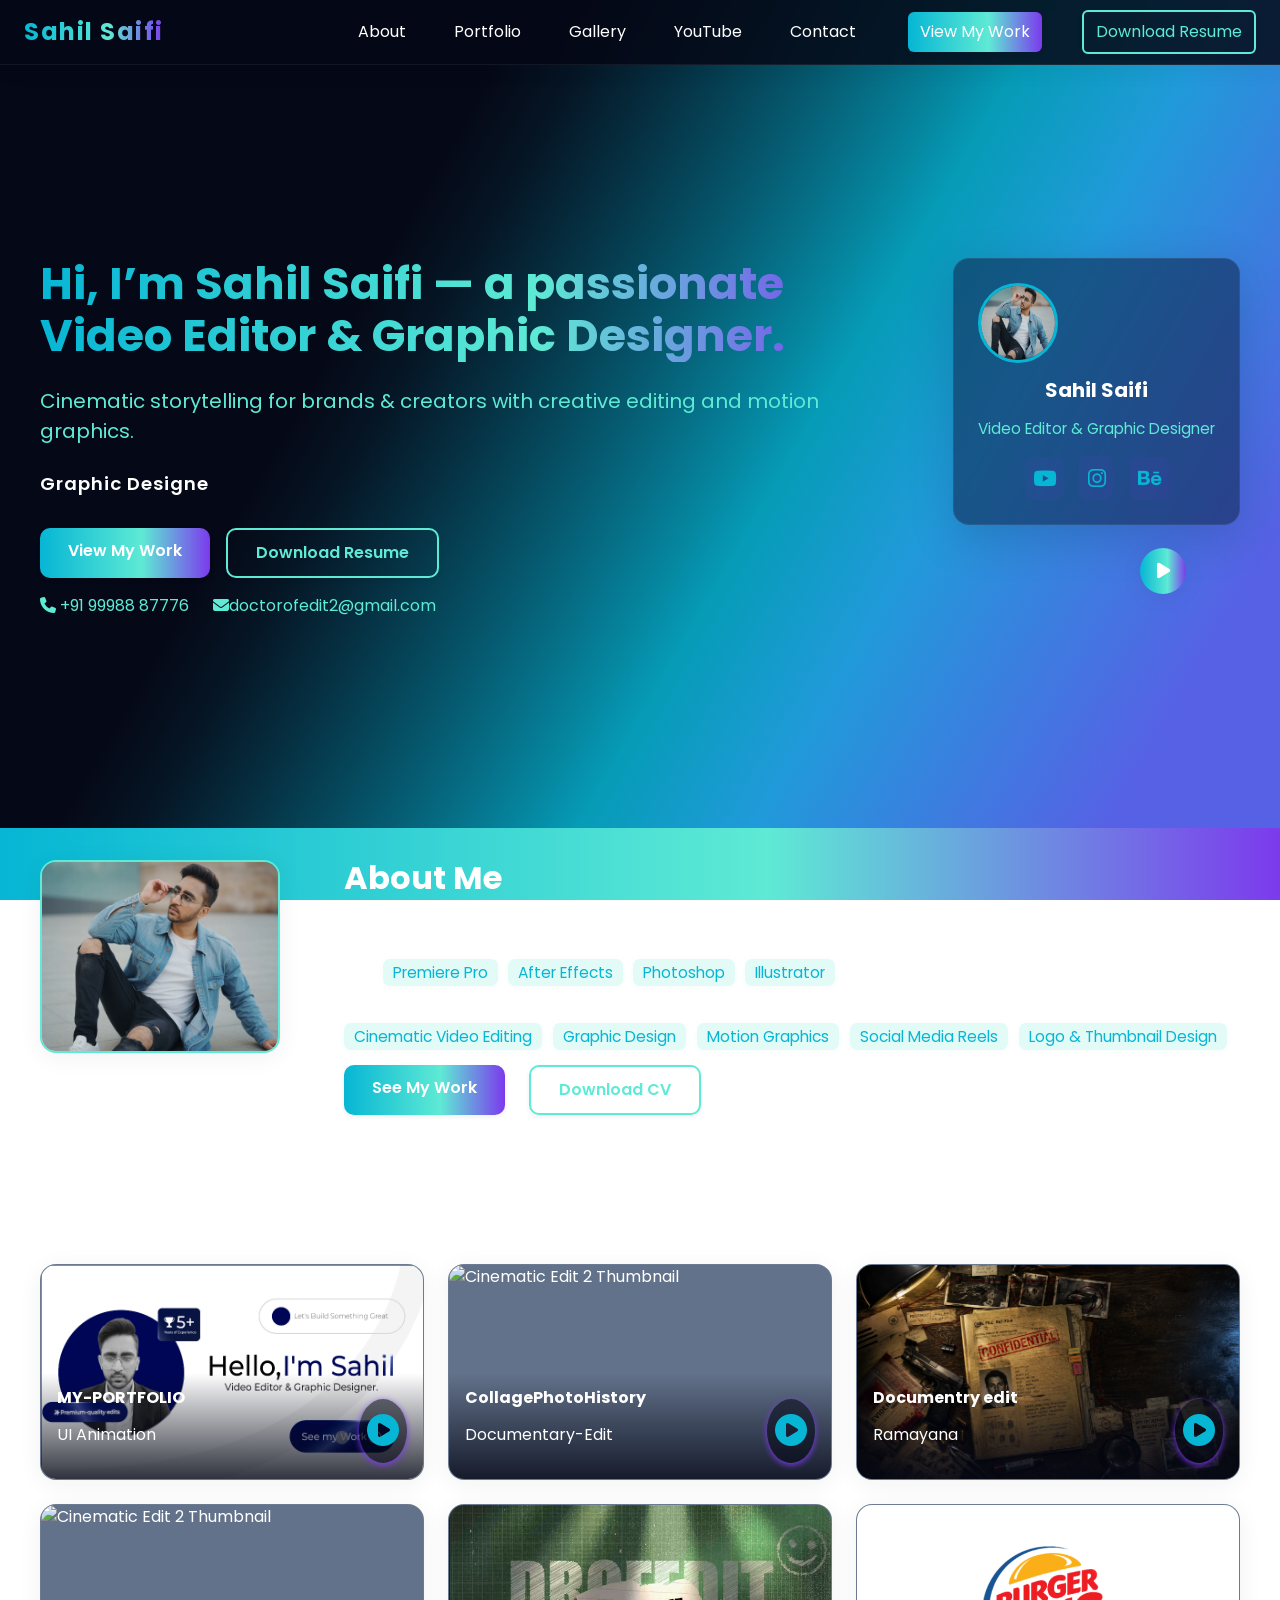
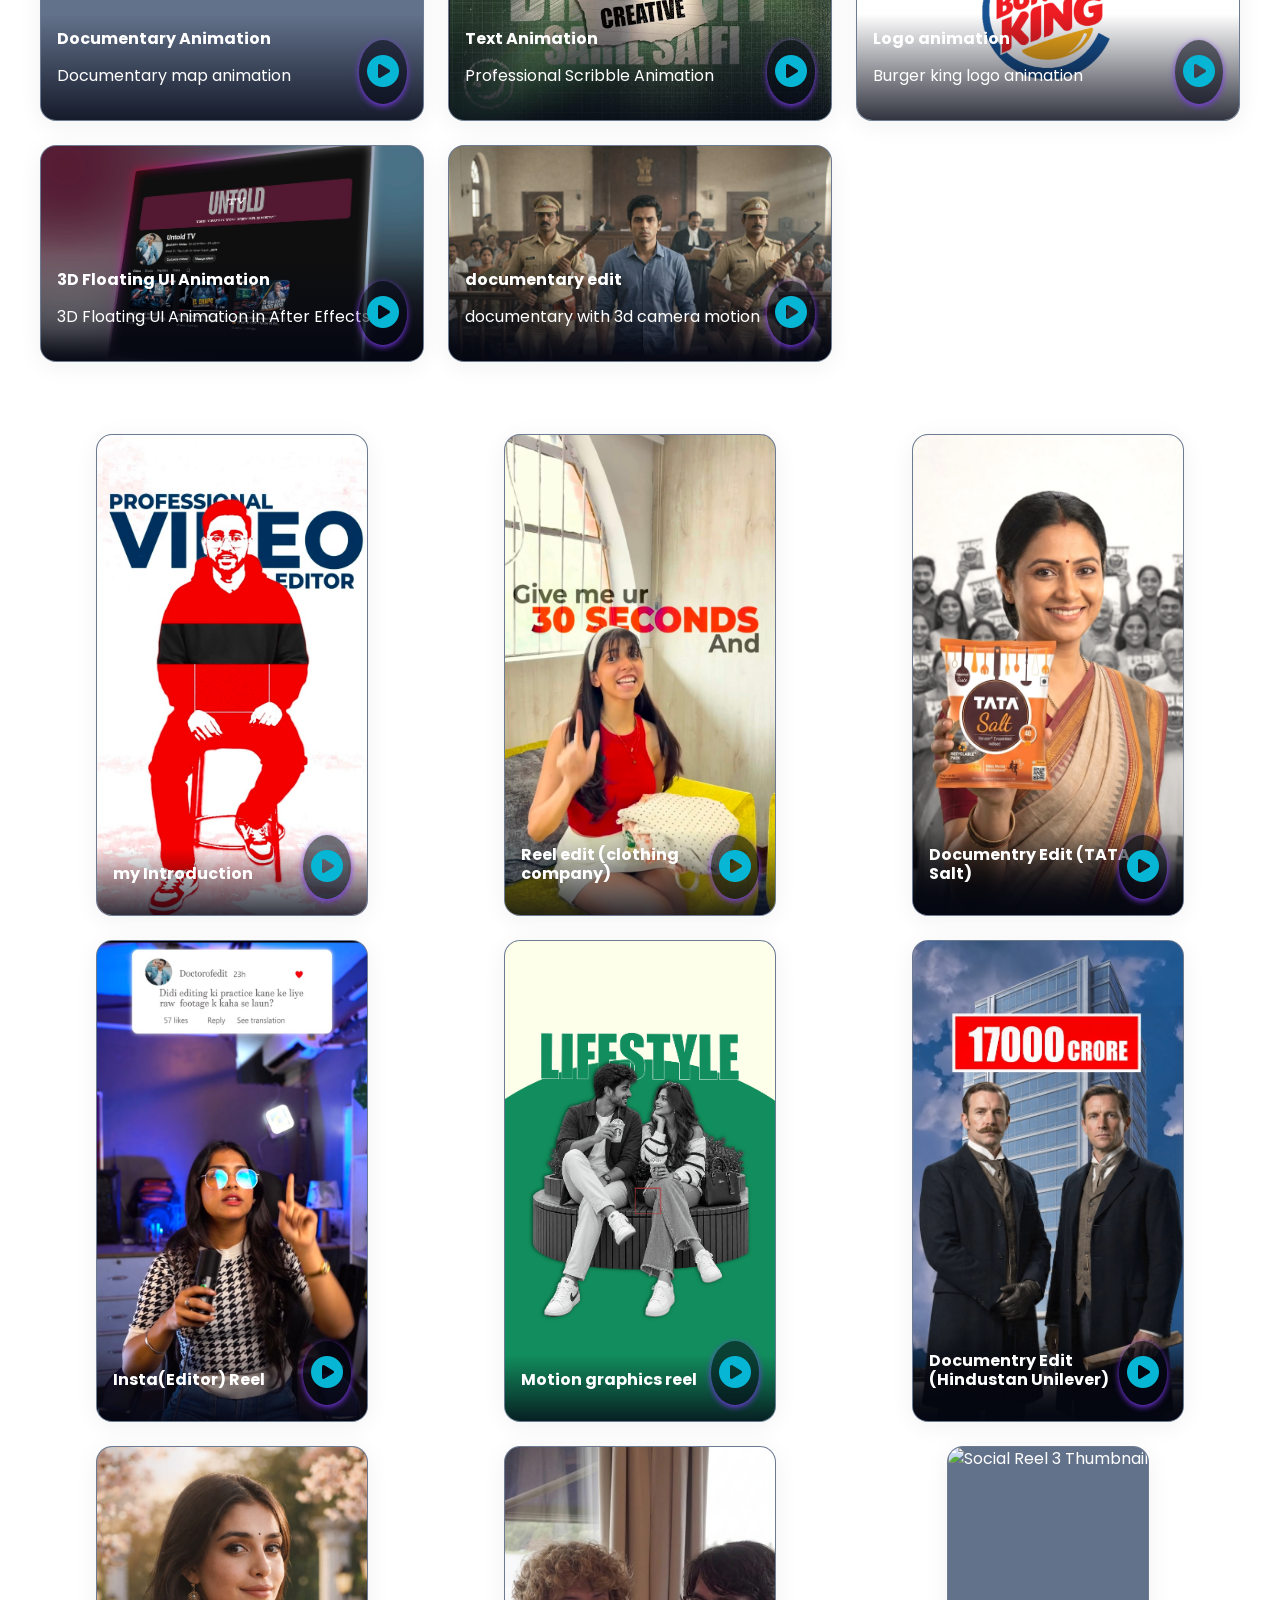
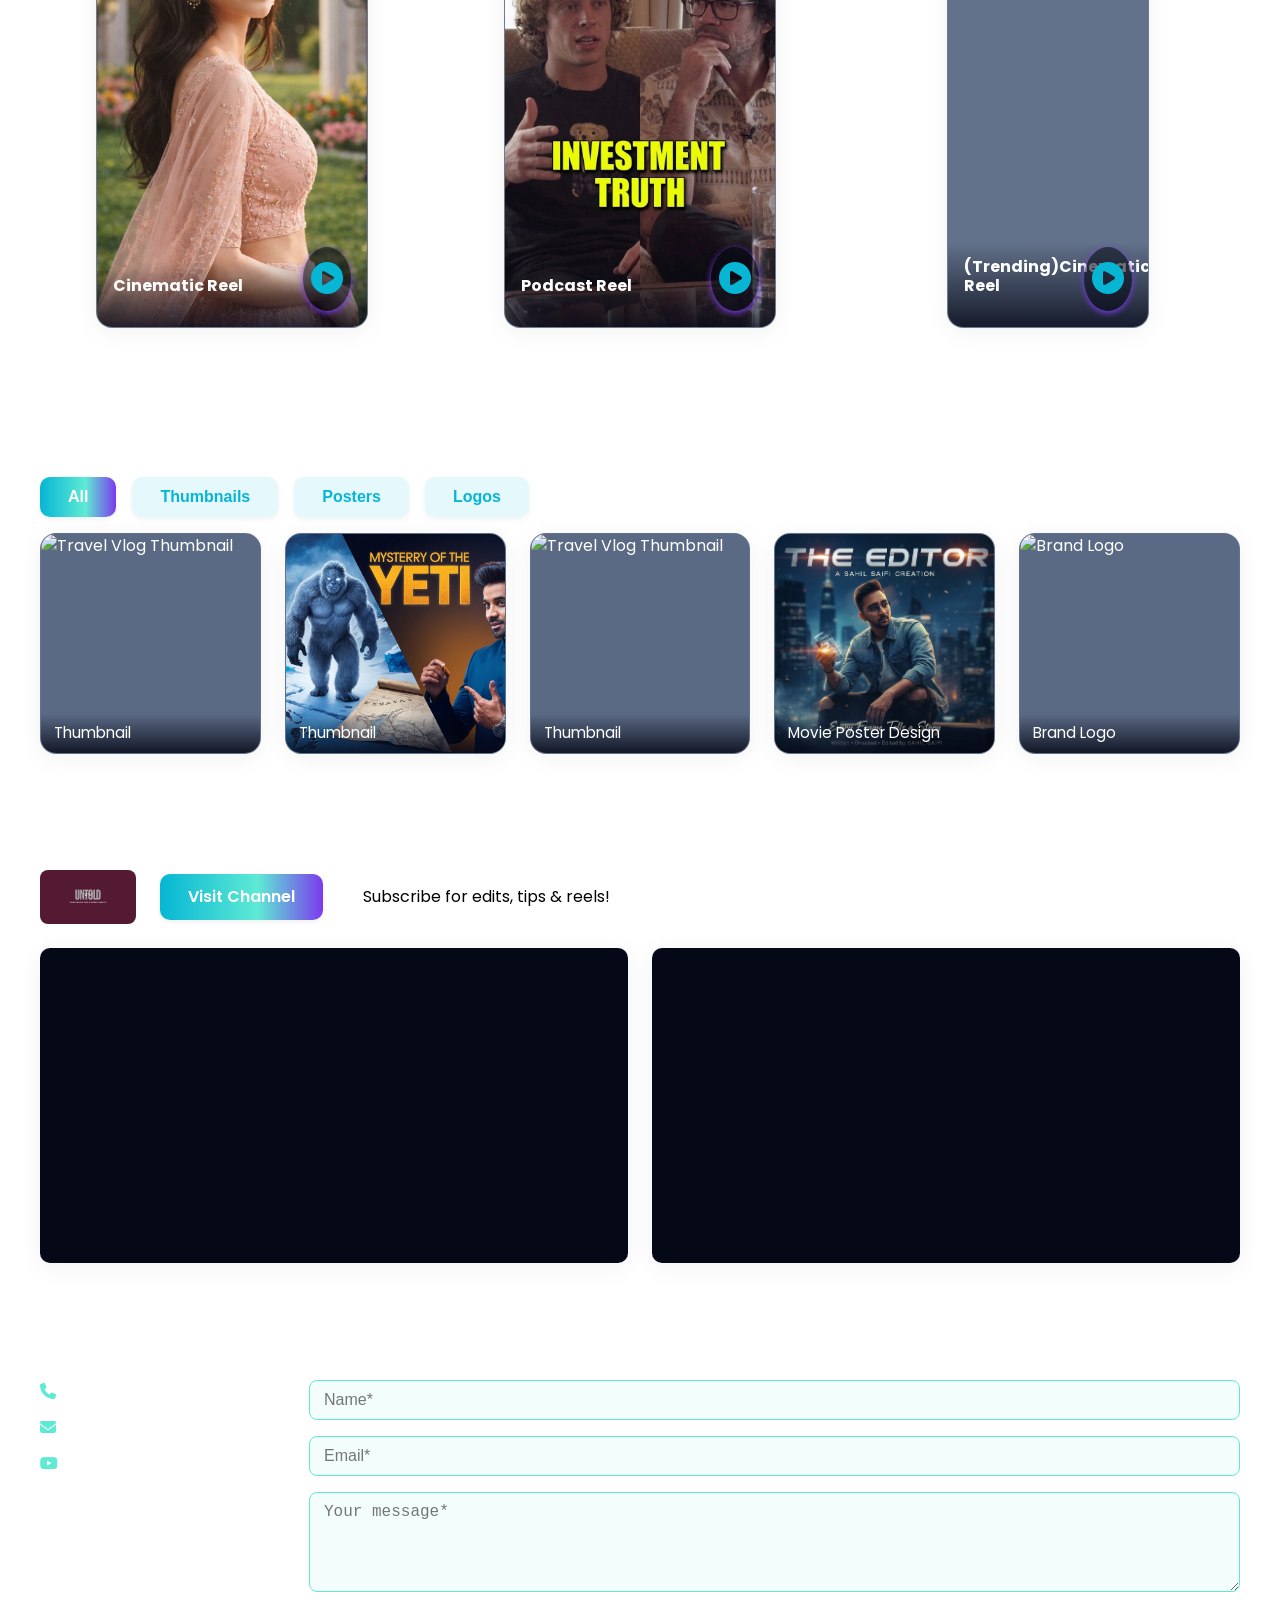
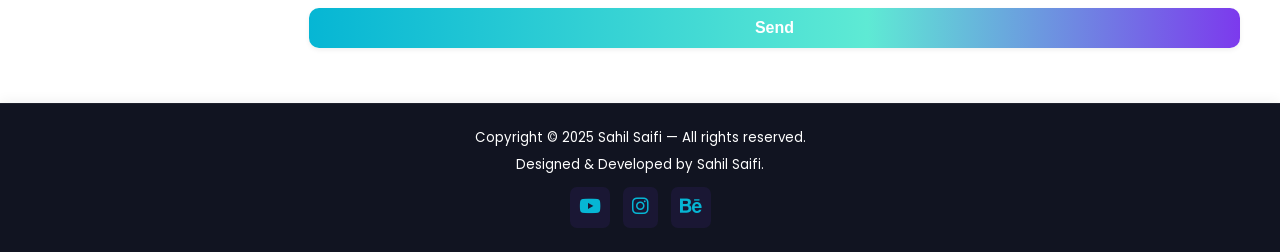
==== commit 8e74940b: "added" ====
--- a/index.html
+++ b/index.html
@@ -276,10 +276,10 @@
           </div>
         </article>
         <!--new card-->
-        <article class="portfolio-card" data-video="assets/videos/shop_1.mp4" data-vertical="true">
+        <article class="portfolio-card" data-video="assets/videos/starbucks.mp4" data-vertical="true">
           <img src="assets/shopthumb.png" alt="Social Reel 2 Thumbnail" loading="lazy" class="portfolio-thumb">
           <div class="card-overlay">
-            <h4>Documentry Edit (Hindustan Unilever)</h4>
+            <h4>Motion graphics reel</h4>
             <span class="play-icon pulse"><i class="fa-solid fa-circle-play"></i></span>
           </div>
         </article>
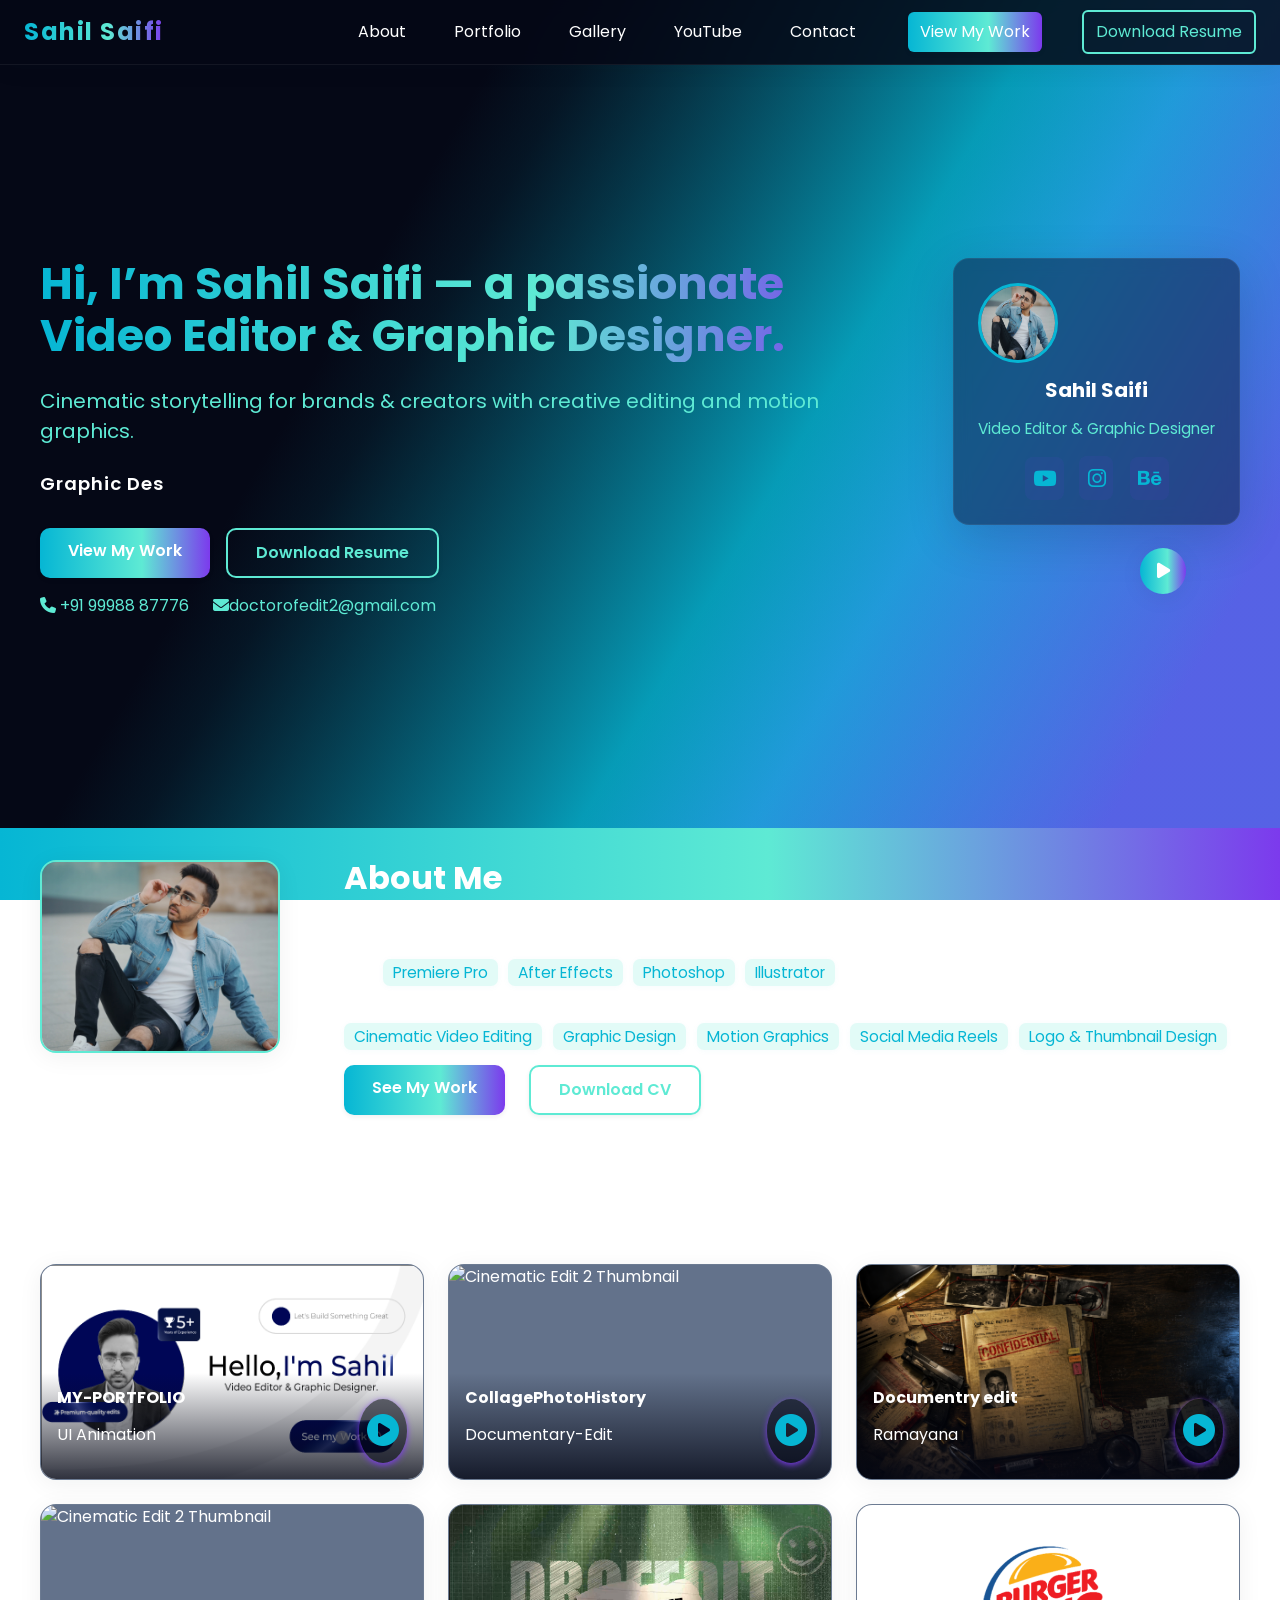
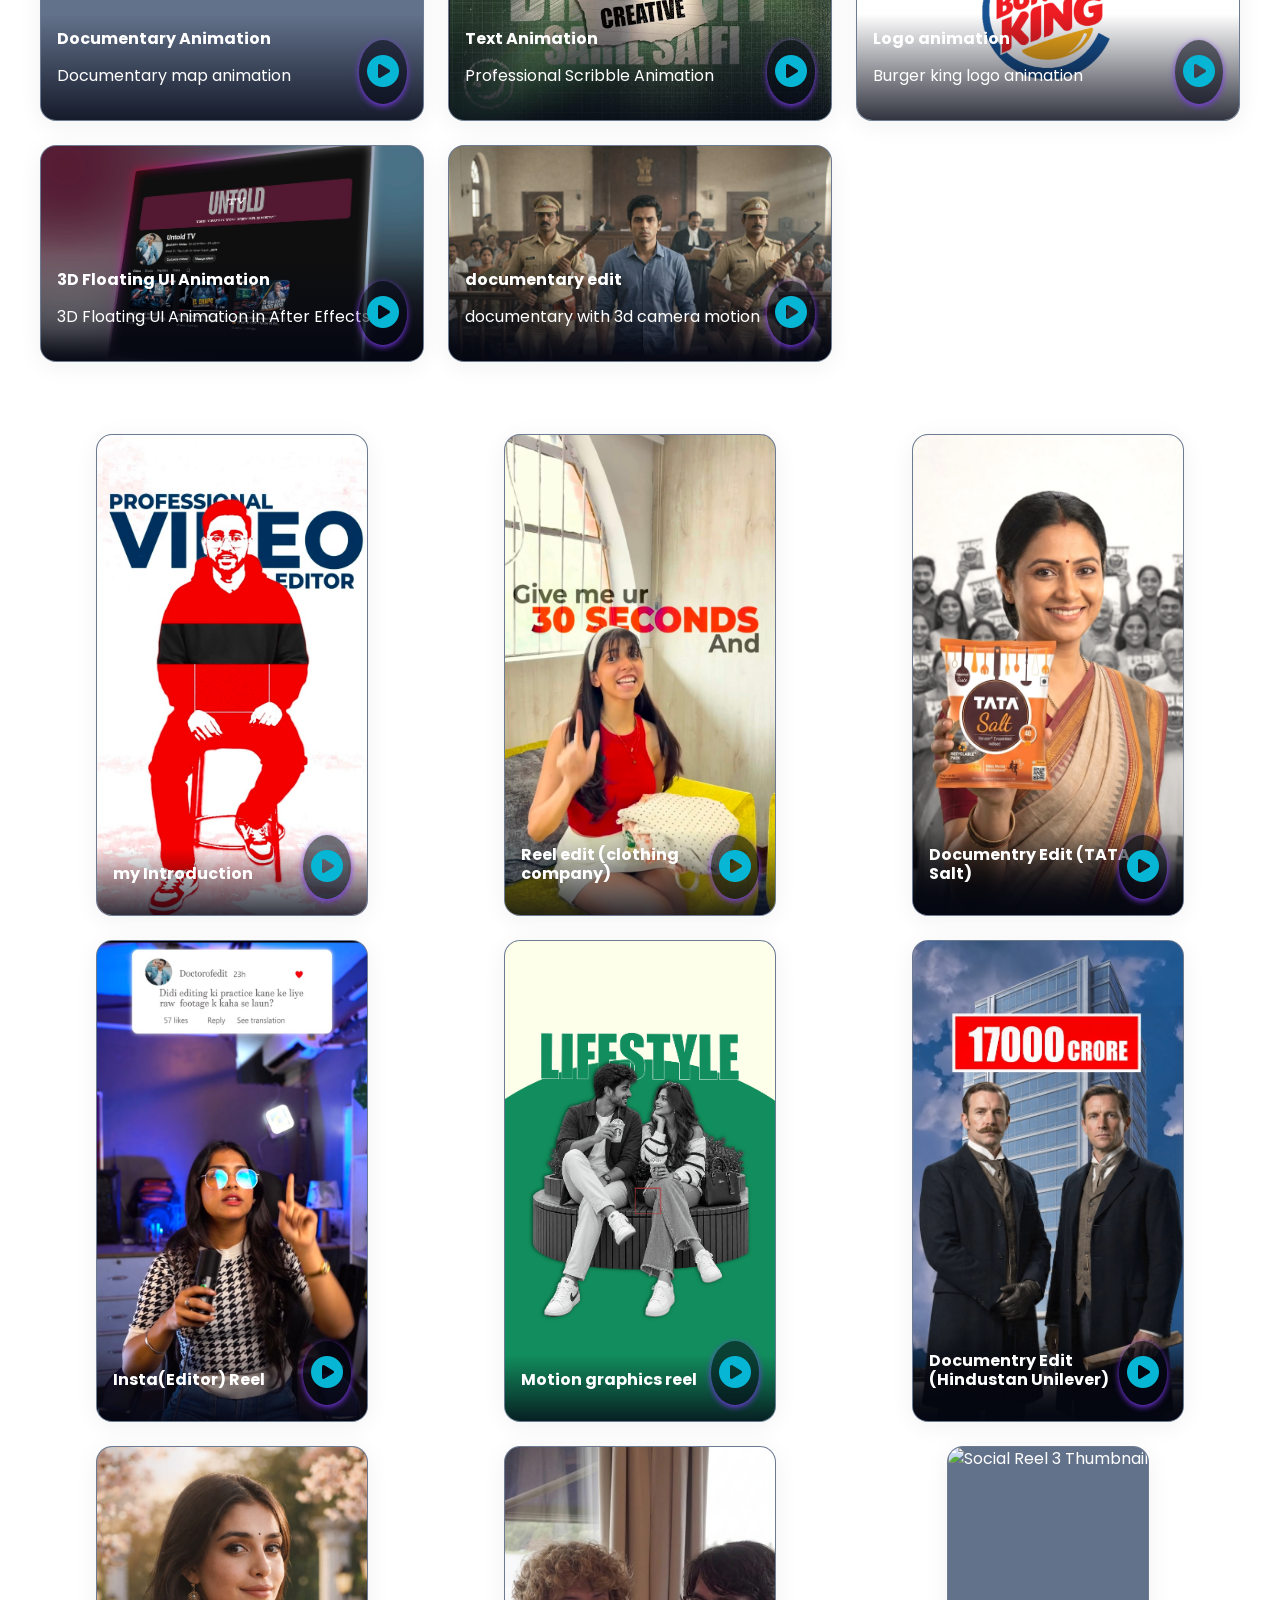
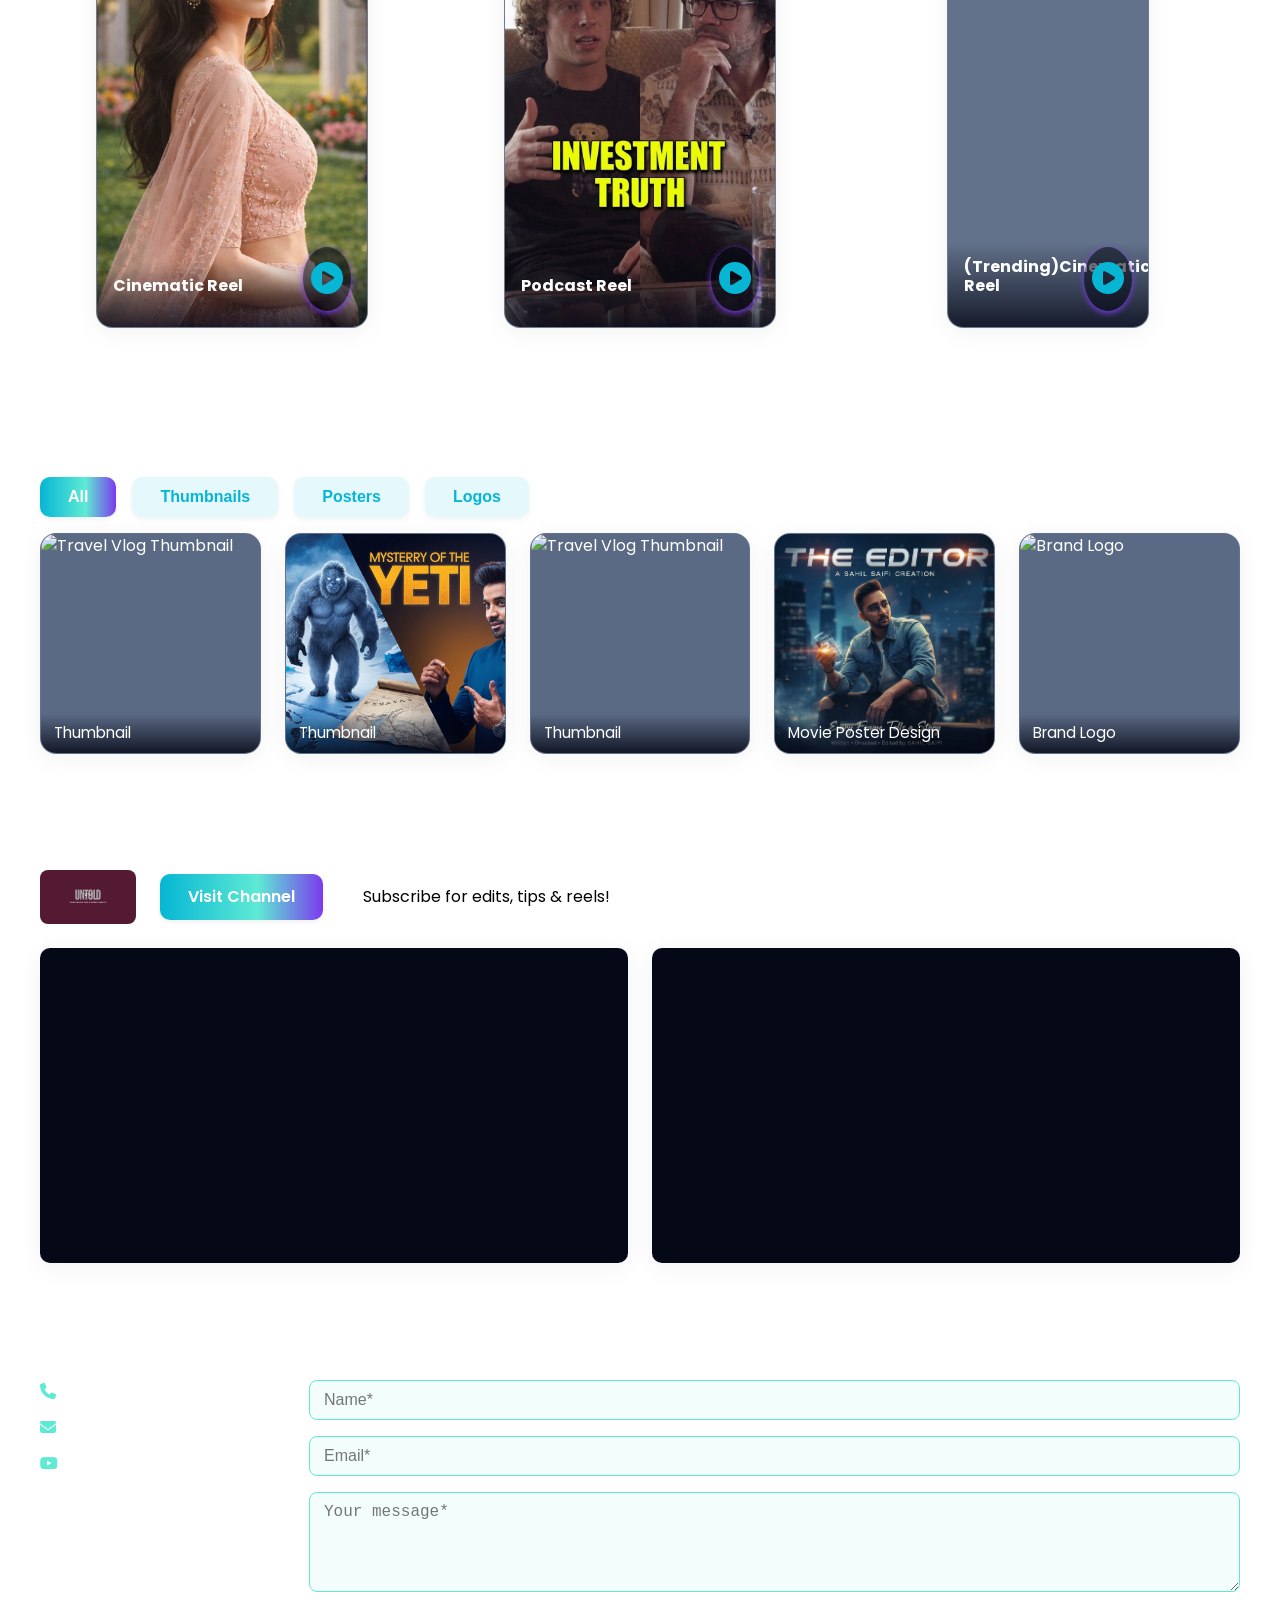
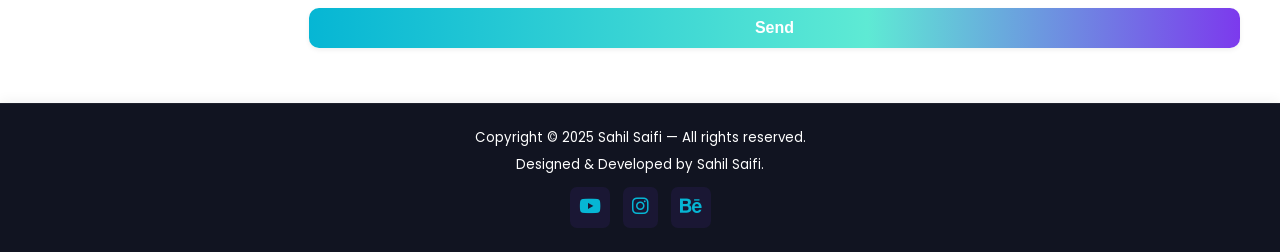
==== commit 2640cb11: "added" ====
--- a/index.html
+++ b/index.html
@@ -276,7 +276,7 @@
           </div>
         </article>
         <!--new card-->
-        <article class="portfolio-card" data-video="assets/videos/starbucks.mp4" data-vertical="true">
+        <article class="portfolio-card" data-video="assets/videos/Starbucks.mp4" data-vertical="true">
           <img src="assets/shopthumb.png" alt="Social Reel 2 Thumbnail" loading="lazy" class="portfolio-thumb">
           <div class="card-overlay">
             <h4>Motion graphics reel</h4>
